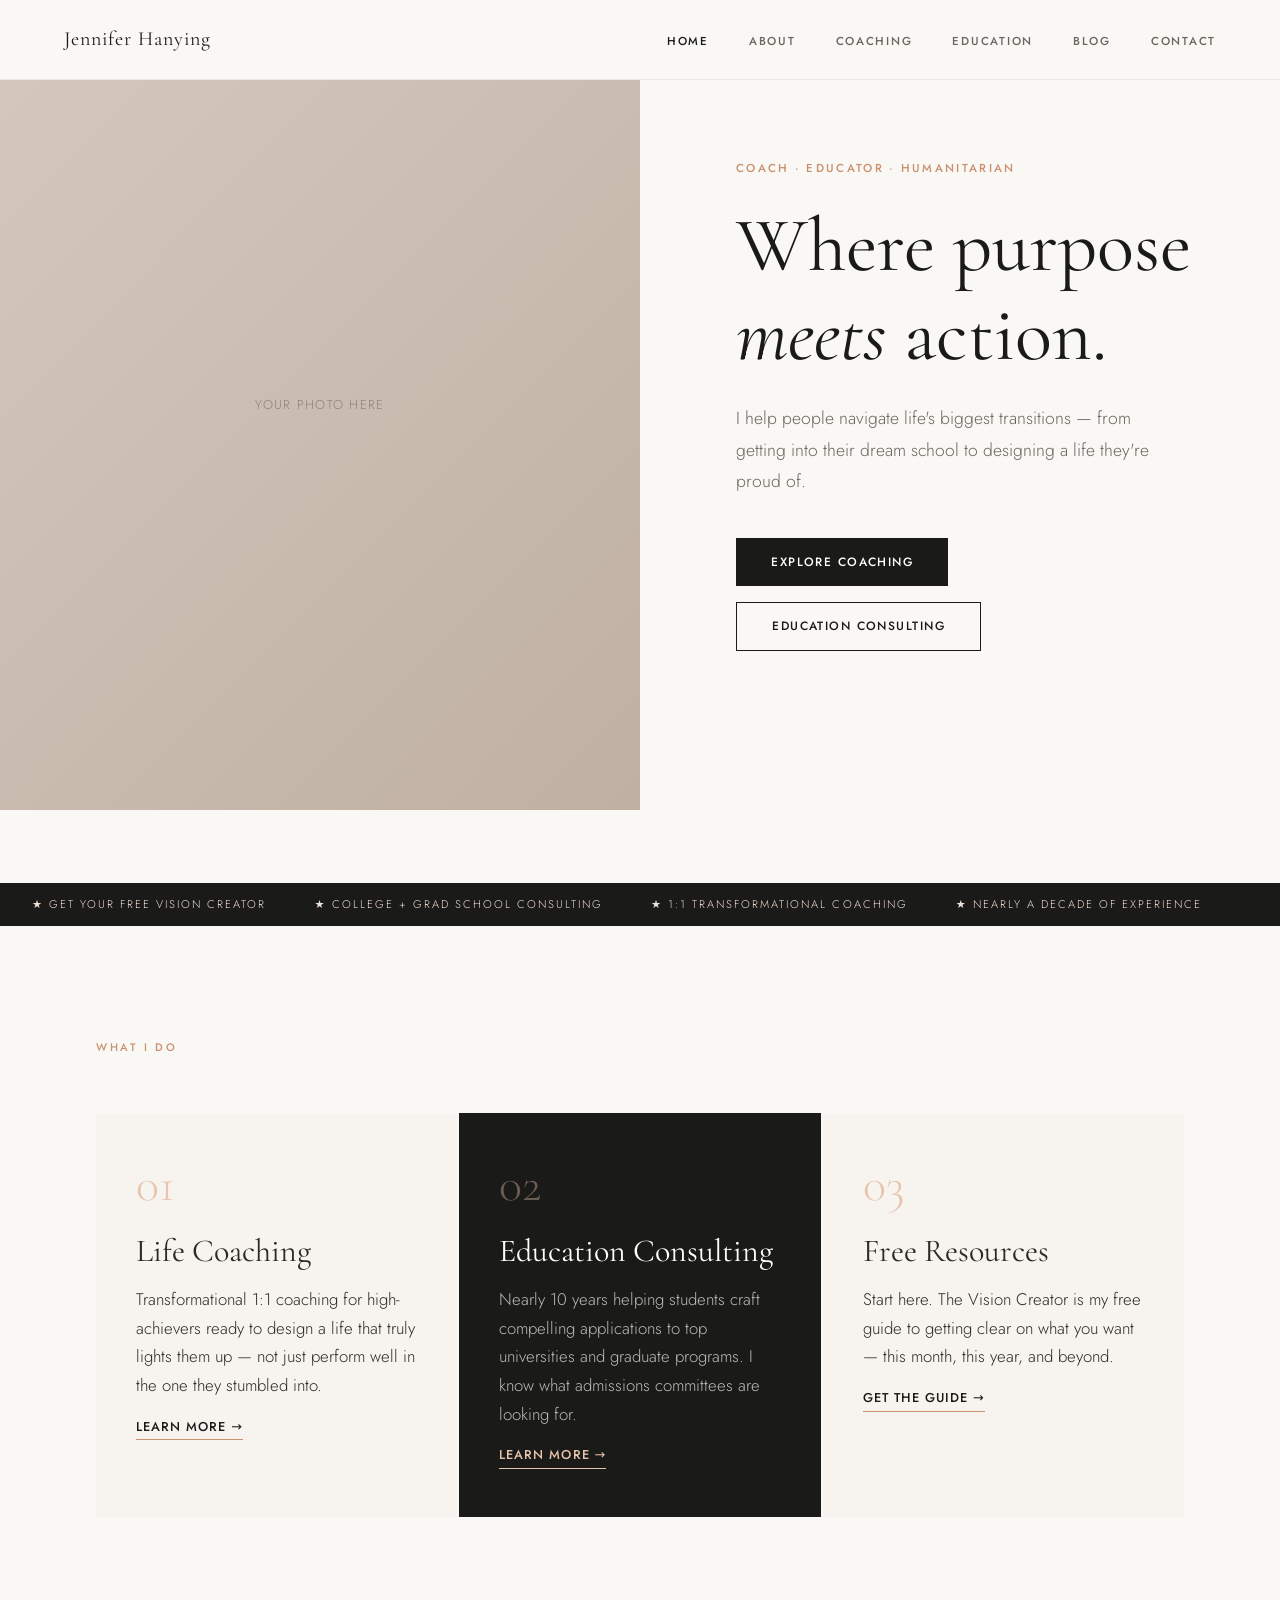
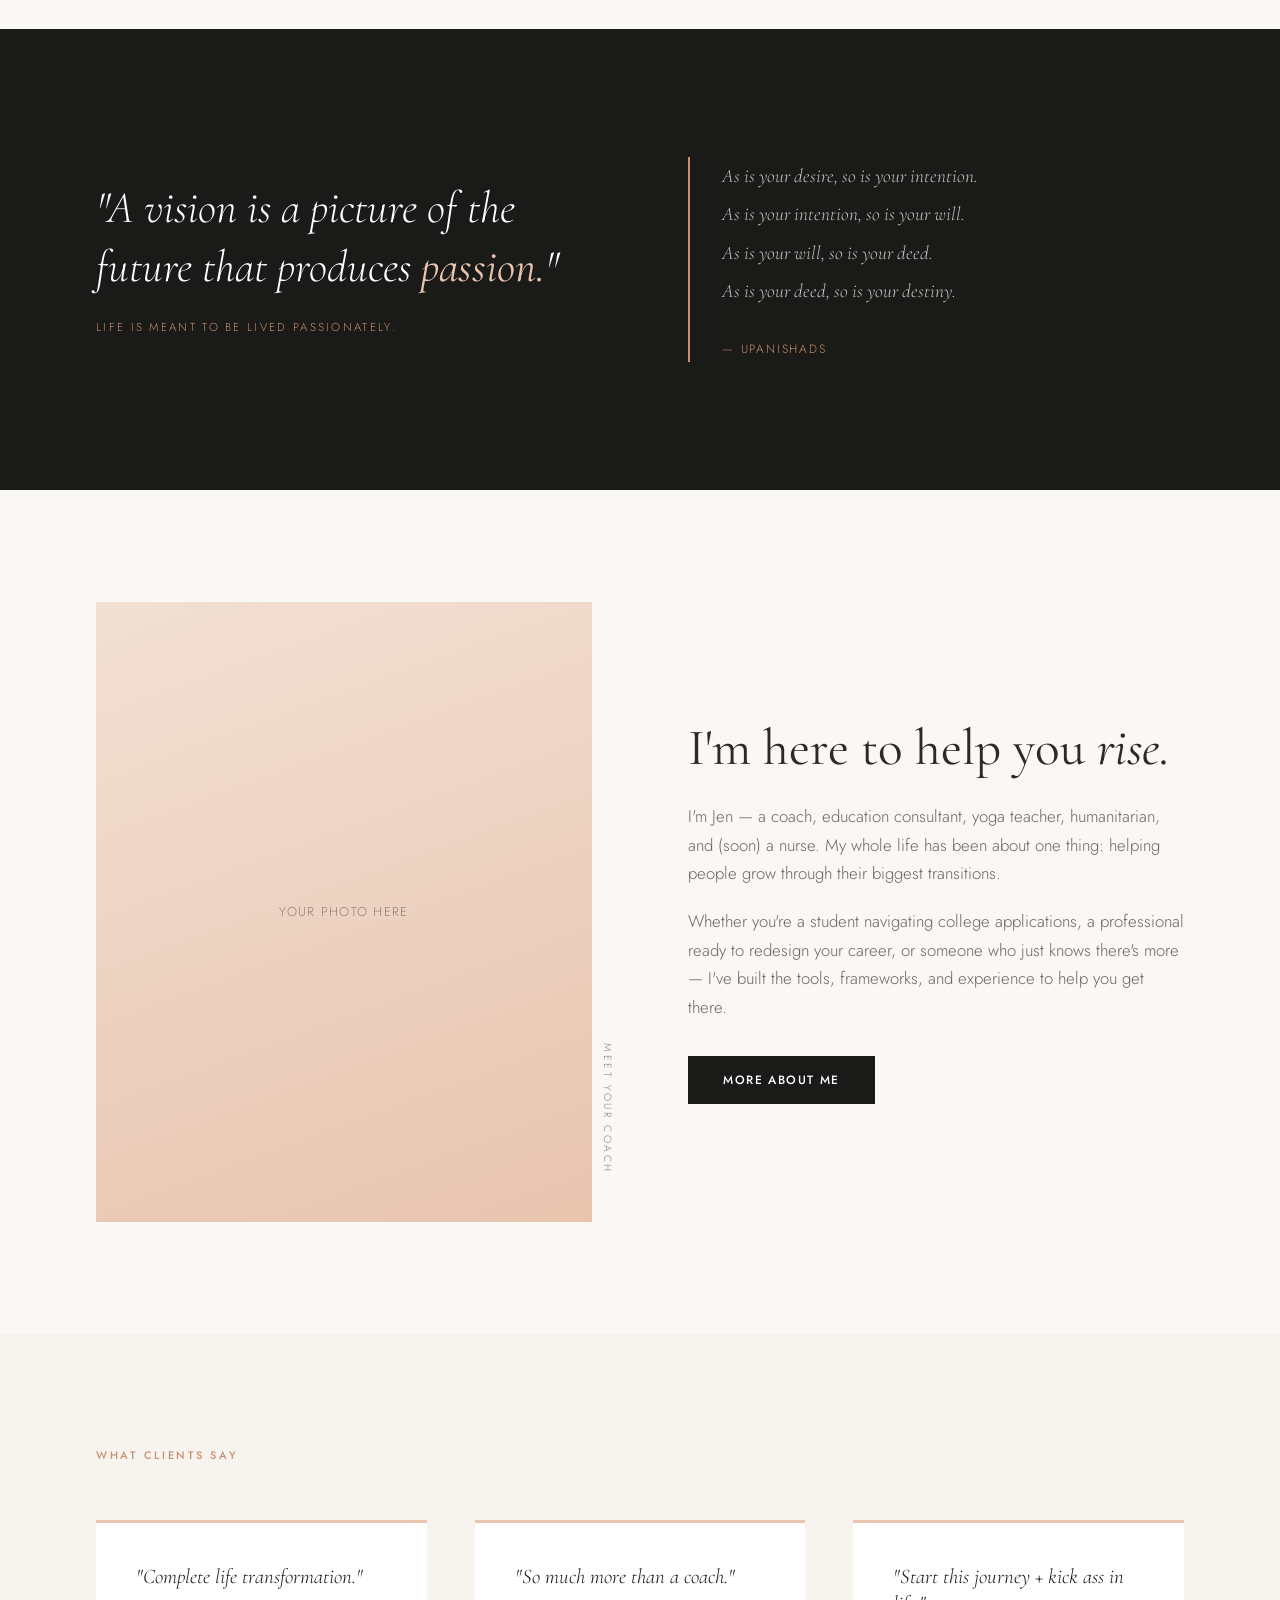
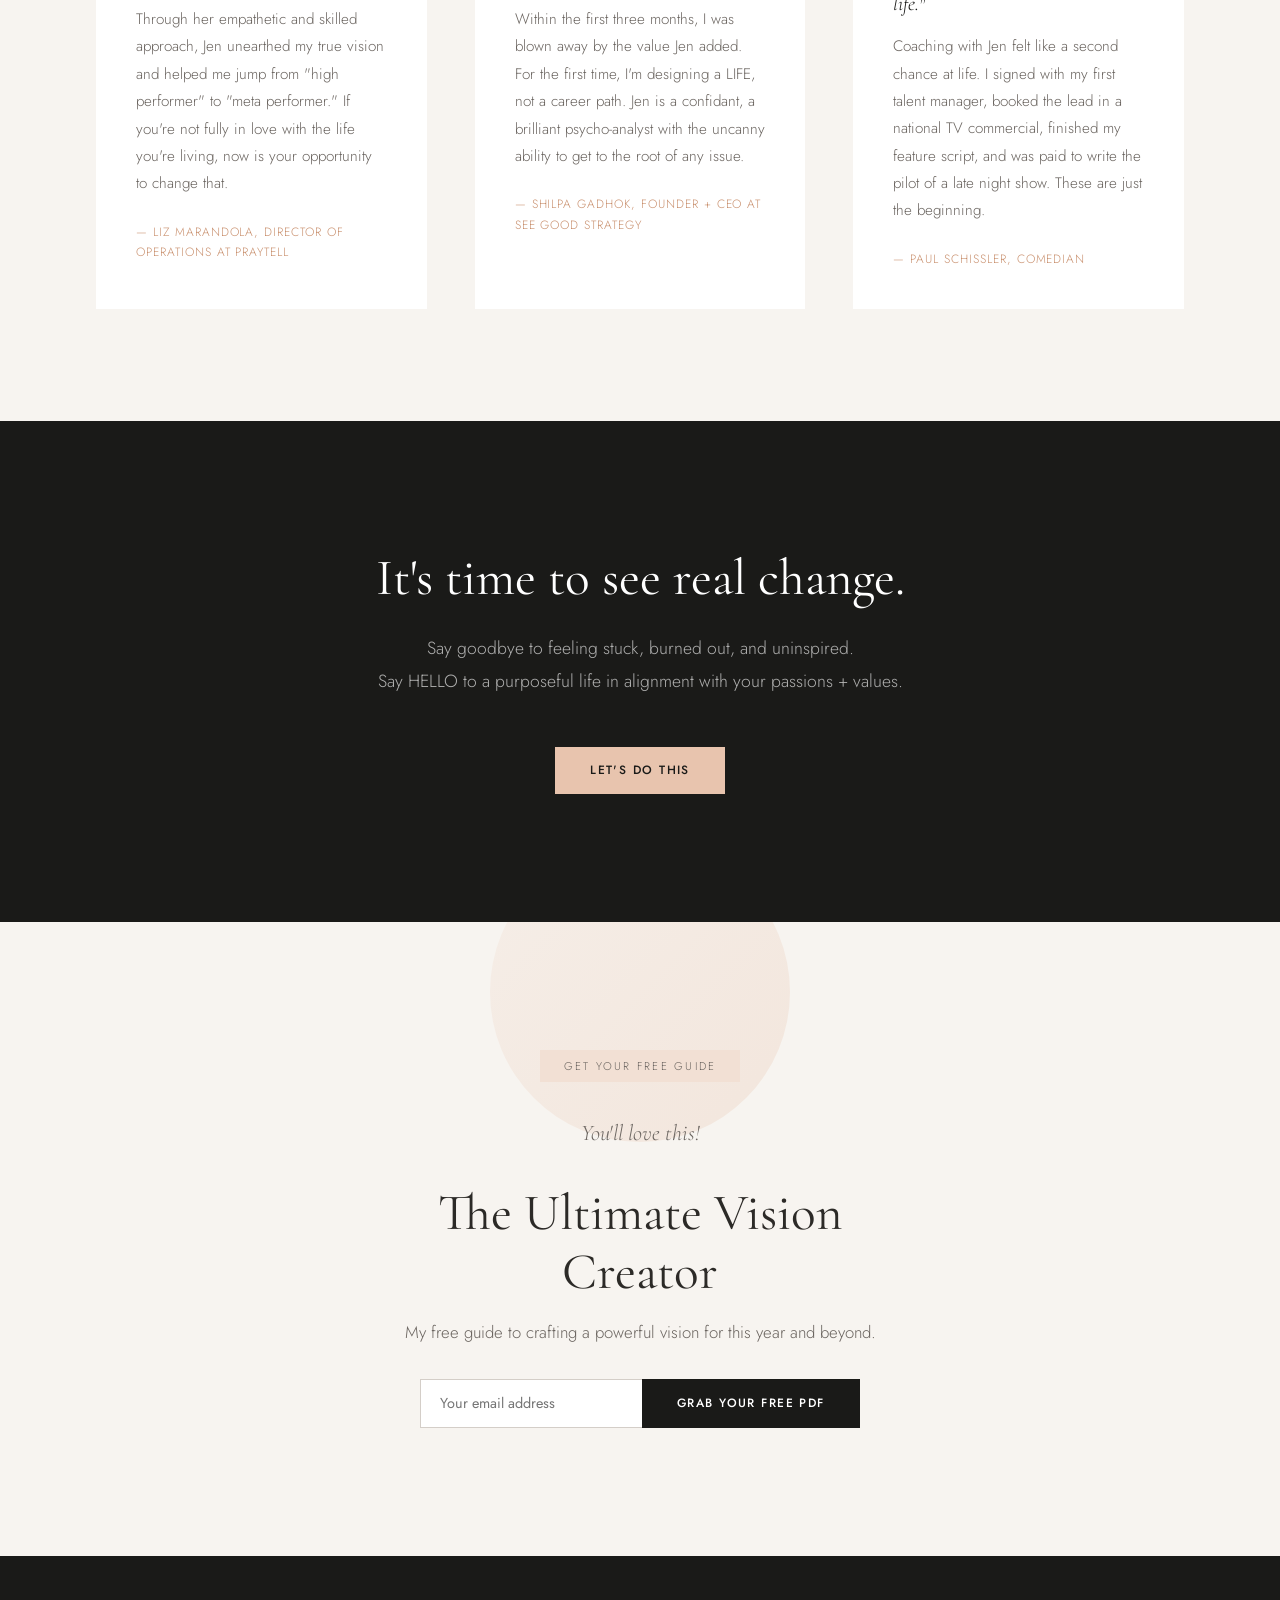
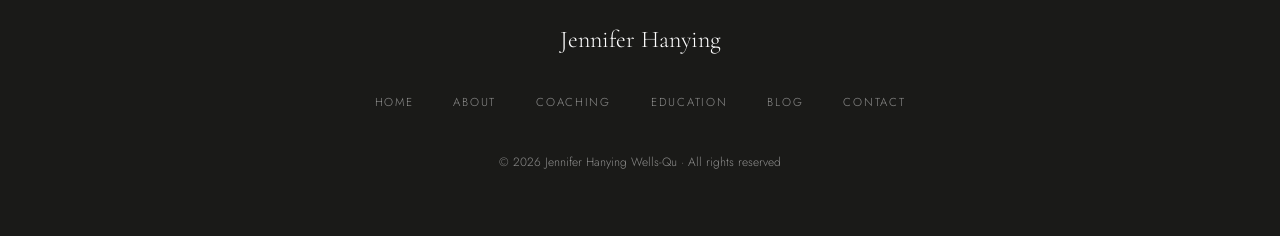
==== index.html @ 652f0cd4 "Add files via upload" ====
<!DOCTYPE html>
<html lang="en">
<head>
  <meta charset="UTF-8">
  <meta name="viewport" content="width=device-width, initial-scale=1.0">
  <title>Jennifer Hanying | Coach · Educator · Humanitarian</title>
  <link rel="preconnect" href="https://fonts.googleapis.com">
  <link href="https://fonts.googleapis.com/css2?family=Cormorant+Garamond:ital,wght@0,300;0,400;0,500;1,300;1,400&family=Jost:wght@300;400;500&display=swap" rel="stylesheet">
  <link rel="stylesheet" href="style.css">
</head>
<body>

  <!-- NAV -->
  <nav class="nav">
    <a href="index.html" class="nav-logo">Jennifer Hanying</a>
    <ul class="nav-links">
      <li><a href="index.html" class="active">Home</a></li>
      <li><a href="about.html">About</a></li>
      <li><a href="coaching.html">Coaching</a></li>
      <li><a href="education.html">Education</a></li>
      <li><a href="blog.html">Blog</a></li>
      <li><a href="contact.html">Contact</a></li>
    </ul>
    <button class="nav-toggle" aria-label="menu">&#9776;</button>
  </nav>

  <!-- HERO -->
  <section class="hero">
    <div class="hero-image-block">
      <div class="hero-img-placeholder">
        <span>Your photo here</span>
      </div>
    </div>
    <div class="hero-content">
      <p class="hero-eyebrow">Coach · Educator · Humanitarian</p>
      <h1 class="hero-headline">Where purpose<br><em>meets</em> action.</h1>
      <p class="hero-sub">I help people navigate life's biggest transitions — from getting into their dream school to designing a life they're proud of.</p>
      <div class="hero-ctas">
        <a href="coaching.html" class="btn btn-dark">Explore Coaching</a>
        <a href="education.html" class="btn btn-outline">Education Consulting</a>
      </div>
    </div>
  </section>

  <!-- BANNER -->
  <div class="banner">
    <span>★ GET YOUR FREE VISION CREATOR</span>
    <span>★ COLLEGE + GRAD SCHOOL CONSULTING</span>
    <span>★ 1:1 TRANSFORMATIONAL COACHING</span>
    <span>★ NEARLY A DECADE OF EXPERIENCE</span>
  </div>

  <!-- WHAT I DO -->
  <section class="section what-i-do">
    <div class="section-label">What I Do</div>
    <div class="what-grid">
      <div class="what-card">
        <span class="what-num">01</span>
        <h3>Life Coaching</h3>
        <p>Transformational 1:1 coaching for high-achievers ready to design a life that truly lights them up — not just perform well in the one they stumbled into.</p>
        <a href="coaching.html" class="link-arrow">Learn more →</a>
      </div>
      <div class="what-card what-card--accent">
        <span class="what-num">02</span>
        <h3>Education Consulting</h3>
        <p>Nearly 10 years helping students craft compelling applications to top universities and graduate programs. I know what admissions committees are looking for.</p>
        <a href="education.html" class="link-arrow">Learn more →</a>
      </div>
      <div class="what-card">
        <span class="what-num">03</span>
        <h3>Free Resources</h3>
        <p>Start here. The Vision Creator is my free guide to getting clear on what you want — this month, this year, and beyond.</p>
        <a href="#vision" class="link-arrow">Get the guide →</a>
      </div>
    </div>
  </section>

  <!-- QUOTE SECTION -->
  <section class="quote-section">
    <div class="quote-inner">
      <blockquote>
        <p>"A vision is a picture of the future that produces <strong>passion.</strong>"</p>
        <cite>Life is meant to be lived passionately.</cite>
      </blockquote>
      <div class="upanishad">
        <p>As is your desire, so is your intention.<br>
        As is your intention, so is your will.<br>
        As is your will, so is your deed.<br>
        As is your deed, so is your destiny.</p>
        <span>— Upanishads</span>
      </div>
    </div>
  </section>

  <!-- MEET JEN -->
  <section class="section meet">
    <div class="meet-img">
      <div class="meet-img-placeholder"><span>Your photo here</span></div>
      <div class="meet-tag">Meet Your Coach</div>
    </div>
    <div class="meet-content">
      <h2>I'm here to help you <em>rise.</em></h2>
      <p>I'm Jen — a coach, education consultant, yoga teacher, humanitarian, and (soon) a nurse. My whole life has been about one thing: helping people grow through their biggest transitions.</p>
      <p>Whether you're a student navigating college applications, a professional ready to redesign your career, or someone who just knows there's more — I've built the tools, frameworks, and experience to help you get there.</p>
      <a href="about.html" class="btn btn-dark">More About Me</a>
    </div>
  </section>

  <!-- TESTIMONIALS -->
  <section class="section testimonials">
    <div class="section-label">What Clients Say</div>
    <div class="testimonial-grid">
      <div class="testimonial">
        <p class="t-quote">"Complete life transformation."</p>
        <p class="t-body">Through her empathetic and skilled approach, Jen unearthed my true vision and helped me jump from "high performer" to "meta performer." If you're not fully in love with the life you're living, now is your opportunity to change that.</p>
        <p class="t-attr">— Liz Marandola, Director of Operations at Praytell</p>
      </div>
      <div class="testimonial">
        <p class="t-quote">"So much more than a coach."</p>
        <p class="t-body">Within the first three months, I was blown away by the value Jen added. For the first time, I'm designing a LIFE, not a career path. Jen is a confidant, a brilliant psycho-analyst with the uncanny ability to get to the root of any issue.</p>
        <p class="t-attr">— Shilpa Gadhok, Founder + CEO at See Good Strategy</p>
      </div>
      <div class="testimonial">
        <p class="t-quote">"Start this journey + kick ass in life."</p>
        <p class="t-body">Coaching with Jen felt like a second chance at life. I signed with my first talent manager, booked the lead in a national TV commercial, finished my feature script, and was paid to write the pilot of a late night show. These are just the beginning.</p>
        <p class="t-attr">— Paul Schissler, Comedian</p>
      </div>
    </div>
  </section>

  <!-- CTA DARK -->
  <section class="cta-dark">
    <h2>It's time to see real change.</h2>
    <p>Say goodbye to feeling stuck, burned out, and uninspired.<br>Say HELLO to a purposeful life in alignment with your passions + values.</p>
    <a href="contact.html" class="btn btn-blush">Let's Do This</a>
  </section>

  <!-- VISION CREATOR -->
  <section class="vision-section" id="vision">
    <div class="vision-inner">
      <p class="vision-eyebrow">Get Your Free Guide</p>
      <p class="vision-script">You'll love this!</p>
      <h2>The Ultimate Vision Creator</h2>
      <p>My free guide to crafting a powerful vision for this year and beyond.</p>
      <form class="vision-form">
        <input type="email" placeholder="Your email address">
        <button type="submit" class="btn btn-dark">Grab Your Free PDF</button>
      </form>
    </div>
  </section>

  <!-- FOOTER -->
  <footer class="footer">
    <div class="footer-inner">
      <p class="footer-logo">Jennifer Hanying</p>
      <nav class="footer-nav">
        <a href="index.html">Home</a>
        <a href="about.html">About</a>
        <a href="coaching.html">Coaching</a>
        <a href="education.html">Education</a>
        <a href="blog.html">Blog</a>
        <a href="contact.html">Contact</a>
      </nav>
      <p class="footer-copy">© 2026 Jennifer Hanying Wells-Qu · All rights reserved</p>
    </div>
  </footer>

  <script src="main.js"></script>
</body>
</html>
---- style.css ----
/* ============================================================
   JENNIFER HANYING — Global Stylesheet
   Aesthetic: Editorial luxury meets warm humanity
   Fonts: Cormorant Garamond (display) + Jost (body)
   ============================================================ */

:root {
  --black: #1a1a18;
  --off-white: #f7f4f0;
  --warm-white: #faf8f5;
  --blush: #e8c4ae;
  --blush-light: #f2e0d4;
  --blush-deep: #c9906e;
  --stone: #8a8278;
  --text: #2c2a27;
  --text-light: #6b6560;
  --serif: 'Cormorant Garamond', Georgia, serif;
  --sans: 'Jost', system-ui, sans-serif;
}

*, *::before, *::after { box-sizing: border-box; margin: 0; padding: 0; }

html { scroll-behavior: smooth; }

body {
  font-family: var(--sans);
  font-weight: 300;
  color: var(--text);
  background: var(--warm-white);
  line-height: 1.7;
  overflow-x: hidden;
}

img { max-width: 100%; display: block; }

/* ============================================================ TYPOGRAPHY */
h1, h2, h3 { font-family: var(--serif); font-weight: 400; line-height: 1.15; }
h1 { font-size: clamp(3rem, 6vw, 5.5rem); }
h2 { font-size: clamp(2rem, 4vw, 3.5rem); }
h3 { font-size: clamp(1.4rem, 2.5vw, 2rem); }
em { font-style: italic; }
p { font-size: 1.05rem; }

/* ============================================================ BUTTONS */
.btn {
  display: inline-block;
  padding: 0.85rem 2.2rem;
  font-family: var(--sans);
  font-size: 0.75rem;
  font-weight: 500;
  letter-spacing: 0.12em;
  text-transform: uppercase;
  text-decoration: none;
  cursor: pointer;
  border: none;
  transition: all 0.25s ease;
}
.btn-dark { background: var(--black); color: #fff; }
.btn-dark:hover { background: #333; }
.btn-outline { background: transparent; color: var(--black); border: 1.5px solid var(--black); }
.btn-outline:hover { background: var(--black); color: #fff; }
.btn-blush { background: var(--blush); color: var(--black); }
.btn-blush:hover { background: var(--blush-deep); color: #fff; }

.link-arrow {
  display: inline-block;
  margin-top: 1rem;
  font-size: 0.8rem;
  font-weight: 500;
  letter-spacing: 0.08em;
  text-transform: uppercase;
  text-decoration: none;
  color: var(--black);
  border-bottom: 1px solid var(--blush-deep);
  padding-bottom: 2px;
  transition: border-color 0.2s;
}
.link-arrow:hover { border-color: var(--black); }

/* ============================================================ NAV */
.nav {
  position: fixed;
  top: 0; left: 0; right: 0;
  z-index: 100;
  display: flex;
  align-items: center;
  justify-content: space-between;
  padding: 1.4rem 4rem;
  background: var(--warm-white);
  border-bottom: 1px solid rgba(0,0,0,0.07);
  transition: all 0.3s ease;
}
.nav.scrolled { padding: 0.9rem 4rem; box-shadow: 0 2px 20px rgba(0,0,0,0.06); }

.nav-logo {
  font-family: var(--serif);
  font-size: 1.25rem;
  font-weight: 400;
  letter-spacing: 0.05em;
  text-decoration: none;
  color: var(--black);
}

.nav-links {
  display: flex;
  gap: 2.5rem;
  list-style: none;
}
.nav-links a {
  font-size: 0.72rem;
  font-weight: 500;
  letter-spacing: 0.15em;
  text-transform: uppercase;
  text-decoration: none;
  color: var(--text-light);
  transition: color 0.2s;
}
.nav-links a:hover,
.nav-links a.active { color: var(--black); }

.nav-toggle { display: none; background: none; border: none; font-size: 1.4rem; cursor: pointer; }

/* ============================================================ BANNER */
.banner {
  background: var(--black);
  color: var(--blush-light);
  display: flex;
  gap: 3rem;
  padding: 0.75rem 2rem;
  overflow: hidden;
  font-size: 0.7rem;
  letter-spacing: 0.18em;
  text-transform: uppercase;
  margin-top: 73px;
  white-space: nowrap;
}

/* ============================================================ HERO */
.hero {
  display: grid;
  grid-template-columns: 1fr 1fr;
  min-height: 90vh;
  align-items: center;
}

.hero-image-block {
  height: 90vh;
  background: #e8e2da;
  position: relative;
  overflow: hidden;
}

.hero-img-placeholder {
  width: 100%;
  height: 100%;
  display: flex;
  align-items: center;
  justify-content: center;
  background: linear-gradient(135deg, #d4c8bc 0%, #c0b0a4 100%);
  color: var(--stone);
  font-size: 0.8rem;
  letter-spacing: 0.1em;
  text-transform: uppercase;
}

.hero-content {
  padding: 5rem 5rem 5rem 6rem;
}

.hero-eyebrow {
  font-size: 0.72rem;
  font-weight: 500;
  letter-spacing: 0.2em;
  text-transform: uppercase;
  color: var(--blush-deep);
  margin-bottom: 1.5rem;
}

.hero-headline {
  margin-bottom: 1.5rem;
  color: var(--black);
}

.hero-sub {
  font-size: 1.1rem;
  color: var(--text-light);
  max-width: 440px;
  margin-bottom: 2.5rem;
  line-height: 1.8;
}

.hero-ctas { display: flex; gap: 1rem; flex-wrap: wrap; }

/* ============================================================ SECTIONS */
.section {
  padding: 7rem 6rem;
  position: relative;
}

.section-label {
  font-size: 0.68rem;
  font-weight: 500;
  letter-spacing: 0.25em;
  text-transform: uppercase;
  color: var(--blush-deep);
  margin-bottom: 3.5rem;
}

/* ============================================================ WHAT I DO */
.what-i-do { background: var(--warm-white); }

.what-grid {
  display: grid;
  grid-template-columns: repeat(3, 1fr);
  gap: 2px;
}

.what-card {
  padding: 3rem 2.5rem;
  background: var(--off-white);
  position: relative;
}

.what-card--accent { background: var(--black); color: var(--off-white); }
.what-card--accent h3 { color: #fff; }
.what-card--accent p { color: rgba(255,255,255,0.7); }
.what-card--accent .link-arrow { color: var(--blush); border-bottom-color: var(--blush); }

.what-num {
  display: block;
  font-family: var(--serif);
  font-size: 3rem;
  font-weight: 300;
  color: var(--blush);
  margin-bottom: 1.5rem;
  line-height: 1;
}
.what-card--accent .what-num { color: rgba(232,196,174,0.4); }

.what-card h3 { margin-bottom: 1rem; }

/* ============================================================ QUOTE */
.quote-section {
  background: var(--black);
  color: var(--off-white);
  padding: 8rem 6rem;
}

.quote-inner {
  display: grid;
  grid-template-columns: 1fr 1fr;
  gap: 6rem;
  align-items: center;
  max-width: 1100px;
  margin: 0 auto;
}

blockquote p {
  font-family: var(--serif);
  font-size: clamp(1.8rem, 3.5vw, 3rem);
  font-weight: 300;
  font-style: italic;
  line-height: 1.3;
  color: #fff;
  margin-bottom: 1rem;
}

blockquote strong { color: var(--blush); font-weight: 400; }

blockquote cite {
  font-size: 0.72rem;
  letter-spacing: 0.2em;
  text-transform: uppercase;
  color: var(--blush-deep);
  font-style: normal;
}

.upanishad {
  border-left: 2px solid var(--blush-deep);
  padding-left: 2rem;
}

.upanishad p {
  font-family: var(--serif);
  font-size: 1.2rem;
  font-style: italic;
  color: rgba(255,255,255,0.75);
  line-height: 2;
  margin-bottom: 1.5rem;
}

.upanishad span {
  font-size: 0.75rem;
  letter-spacing: 0.15em;
  text-transform: uppercase;
  color: var(--blush-deep);
}

/* ============================================================ MEET JEN */
.meet {
  display: grid;
  grid-template-columns: 1fr 1fr;
  gap: 6rem;
  align-items: center;
  background: var(--warm-white);
}

.meet-img {
  position: relative;
}

.meet-img-placeholder {
  width: 100%;
  aspect-ratio: 4/5;
  background: linear-gradient(160deg, var(--blush-light) 0%, var(--blush) 100%);
  display: flex;
  align-items: center;
  justify-content: center;
  color: var(--stone);
  font-size: 0.8rem;
  letter-spacing: 0.1em;
  text-transform: uppercase;
}

.meet-tag {
  position: absolute;
  right: -1.5rem;
  bottom: 3rem;
  writing-mode: vertical-rl;
  font-size: 0.65rem;
  letter-spacing: 0.25em;
  text-transform: uppercase;
  color: var(--stone);
}

.meet-content h2 { margin-bottom: 1.5rem; }
.meet-content p { color: var(--text-light); margin-bottom: 1.2rem; }
.meet-content .btn { margin-top: 1rem; }

/* ============================================================ TESTIMONIALS */
.testimonials { background: var(--off-white); }

.testimonial-grid {
  display: grid;
  grid-template-columns: repeat(3, 1fr);
  gap: 3rem;
}

.testimonial {
  padding: 2.5rem;
  background: #fff;
  border-top: 3px solid var(--blush);
}

.t-quote {
  font-family: var(--serif);
  font-size: 1.3rem;
  font-style: italic;
  color: var(--black);
  margin-bottom: 1rem;
  line-height: 1.3;
}

.t-body {
  font-size: 0.95rem;
  color: var(--text-light);
  margin-bottom: 1.5rem;
  line-height: 1.8;
}

.t-attr {
  font-size: 0.75rem;
  letter-spacing: 0.08em;
  text-transform: uppercase;
  color: var(--blush-deep);
}

/* ============================================================ CTA DARK */
.cta-dark {
  background: var(--black);
  color: #fff;
  text-align: center;
  padding: 8rem 4rem;
}

.cta-dark h2 {
  color: #fff;
  margin-bottom: 1.5rem;
}

.cta-dark p {
  color: rgba(255,255,255,0.65);
  margin-bottom: 3rem;
  font-size: 1.1rem;
  line-height: 1.9;
}

/* ============================================================ VISION */
.vision-section {
  background: var(--off-white);
  padding: 8rem 4rem;
  text-align: center;
  position: relative;
  overflow: hidden;
}

.vision-section::before {
  content: '';
  position: absolute;
  top: -80px; left: 50%; transform: translateX(-50%);
  width: 300px; height: 300px;
  background: linear-gradient(135deg, var(--blush-light), var(--blush));
  border-radius: 50%;
  opacity: 0.3;
  z-index: 0;
}

.vision-inner { position: relative; z-index: 1; max-width: 520px; margin: 0 auto; }

.vision-eyebrow {
  display: inline-block;
  background: var(--blush-light);
  padding: 0.4rem 1.5rem;
  font-size: 0.7rem;
  letter-spacing: 0.2em;
  text-transform: uppercase;
  color: var(--blush-deep);
  margin-bottom: 1.5rem;
}

.vision-script {
  font-family: var(--serif);
  font-style: italic;
  font-size: 1.4rem;
  color: var(--stone);
  margin-bottom: 0.5rem;
}

.vision-inner h2 { margin-bottom: 1rem; }
.vision-inner > p { color: var(--text-light); margin-bottom: 2rem; }

.vision-form {
  display: flex;
  gap: 0;
  max-width: 440px;
  margin: 0 auto;
}

.vision-form input {
  flex: 1;
  padding: 0.85rem 1.2rem;
  border: 1.5px solid #d4cec8;
  border-right: none;
  font-family: var(--sans);
  font-size: 0.9rem;
  background: #fff;
  outline: none;
}

.vision-form input:focus { border-color: var(--blush-deep); }
.vision-form .btn { border-radius: 0; white-space: nowrap; }

/* ============================================================ FOOTER */
.footer {
  background: var(--black);
  color: rgba(255,255,255,0.5);
  padding: 4rem 6rem;
}

.footer-inner { max-width: 1200px; margin: 0 auto; text-align: center; }

.footer-logo {
  font-family: var(--serif);
  font-size: 1.5rem;
  color: #fff;
  margin-bottom: 2rem;
}

.footer-nav {
  display: flex;
  justify-content: center;
  gap: 2.5rem;
  flex-wrap: wrap;
  margin-bottom: 2.5rem;
}

.footer-nav a {
  font-size: 0.72rem;
  letter-spacing: 0.15em;
  text-transform: uppercase;
  text-decoration: none;
  color: rgba(255,255,255,0.5);
  transition: color 0.2s;
}

.footer-nav a:hover { color: var(--blush); }

.footer-copy { font-size: 0.75rem; }

/* ============================================================ PAGE HERO (inner pages) */
.page-hero {
  padding: 10rem 6rem 5rem;
  background: var(--warm-white);
  margin-top: 73px;
}

.page-hero-eyebrow {
  font-size: 0.72rem;
  font-weight: 500;
  letter-spacing: 0.2em;
  text-transform: uppercase;
  color: var(--blush-deep);
  margin-bottom: 1rem;
}

.page-hero h1 { max-width: 700px; }
.page-hero p { max-width: 580px; color: var(--text-light); font-size: 1.1rem; margin-top: 1.5rem; }

/* ============================================================ MOBILE */
@media (max-width: 900px) {
  .nav { padding: 1.2rem 2rem; }
  .nav-links { display: none; flex-direction: column; position: fixed; top: 73px; left: 0; right: 0; background: var(--warm-white); padding: 2rem; gap: 1.5rem; border-bottom: 1px solid rgba(0,0,0,0.07); z-index: 99; }
  .nav-links.open { display: flex; }
  .nav-toggle { display: block; }

  .hero { grid-template-columns: 1fr; min-height: auto; }
  .hero-image-block { height: 60vw; }
  .hero-content { padding: 3rem 2rem; }

  .section { padding: 4rem 2rem; }
  .what-grid { grid-template-columns: 1fr; gap: 2px; }
  .quote-inner { grid-template-columns: 1fr; gap: 3rem; }
  .meet { grid-template-columns: 1fr; }
  .testimonial-grid { grid-template-columns: 1fr; }
  .footer { padding: 3rem 2rem; }
  .quote-section { padding: 5rem 2rem; }
  .cta-dark { padding: 5rem 2rem; }
  .page-hero { padding: 8rem 2rem 4rem; }

  .vision-form { flex-direction: column; }
  .vision-form input { border-right: 1.5px solid #d4cec8; border-bottom: none; }

  .banner { gap: 1.5rem; font-size: 0.65rem; }
}

/* ============================================================ ANIMATIONS */
@keyframes fadeUp {
  from { opacity: 0; transform: translateY(30px); }
  to { opacity: 1; transform: translateY(0); }
}

.hero-eyebrow { animation: fadeUp 0.6s ease 0.1s both; }
.hero-headline { animation: fadeUp 0.6s ease 0.25s both; }
.hero-sub { animation: fadeUp 0.6s ease 0.4s both; }
.hero-ctas { animation: fadeUp 0.6s ease 0.55s both; }
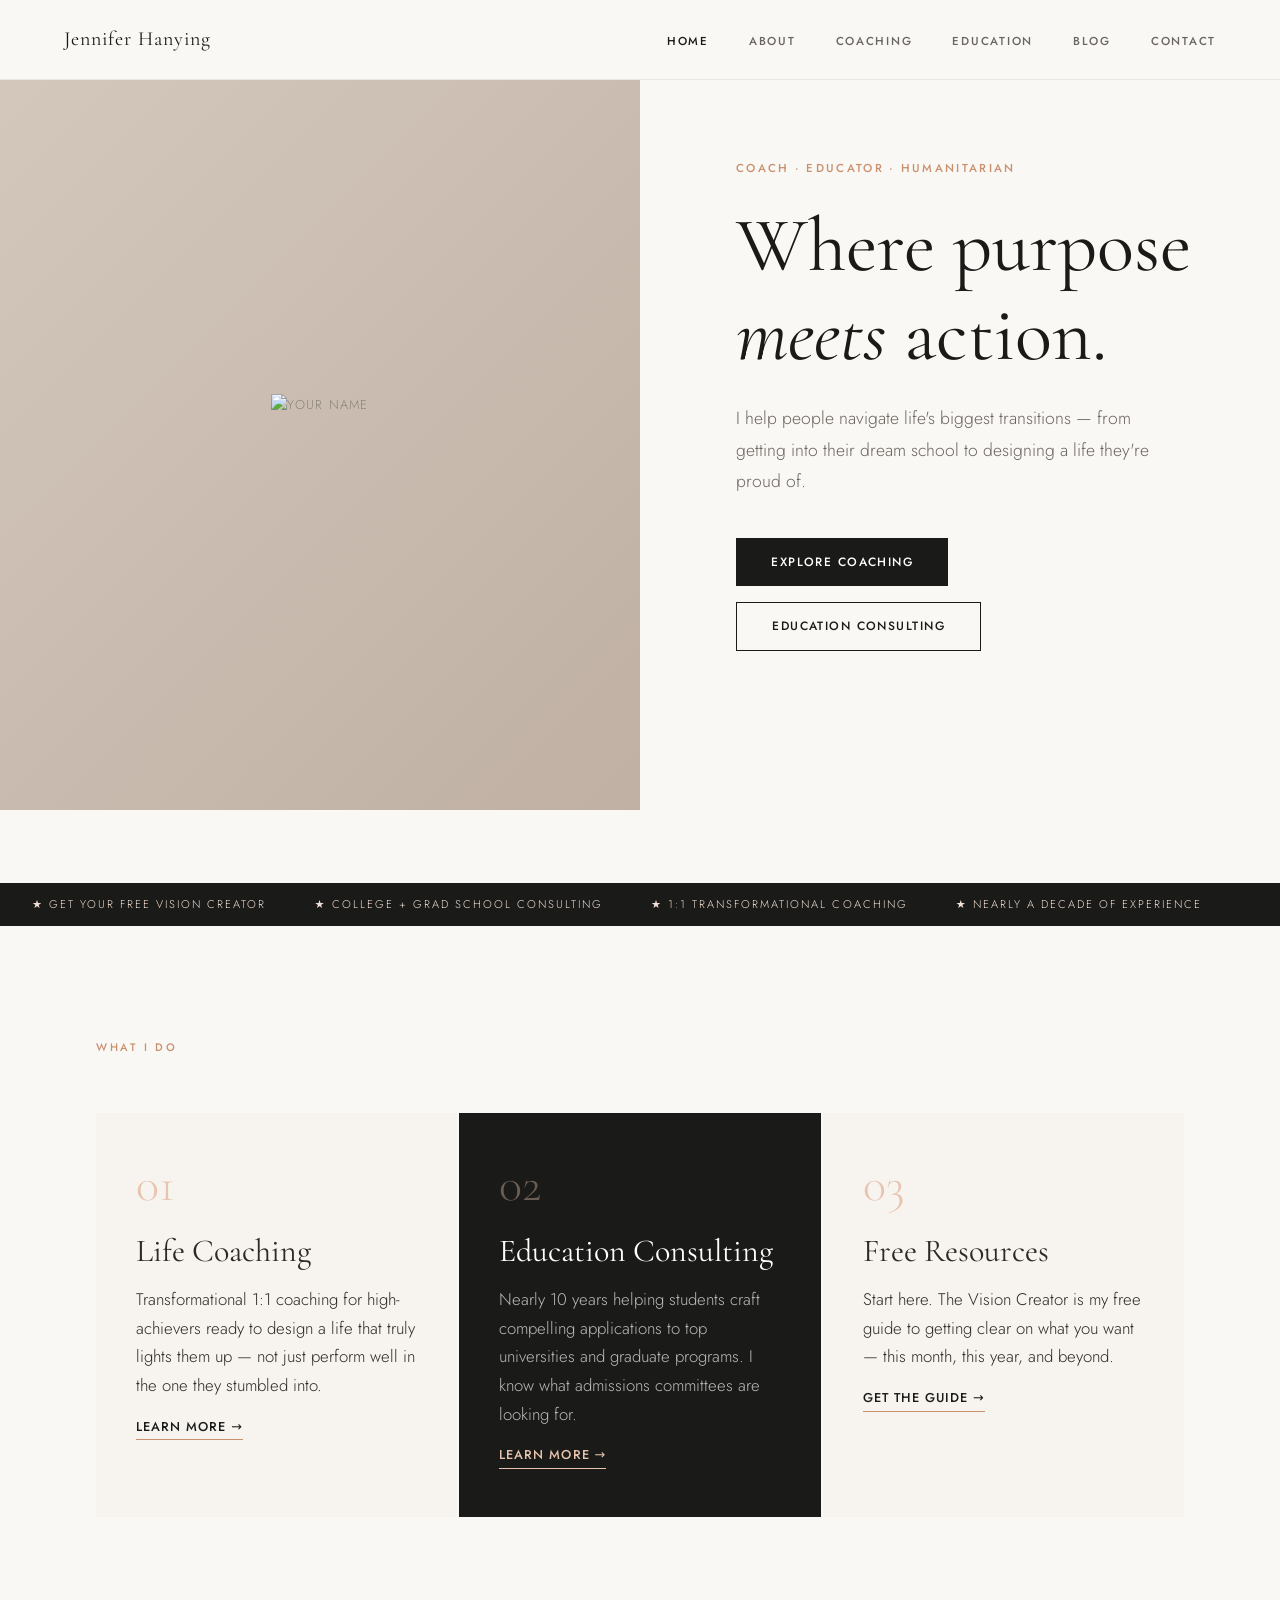
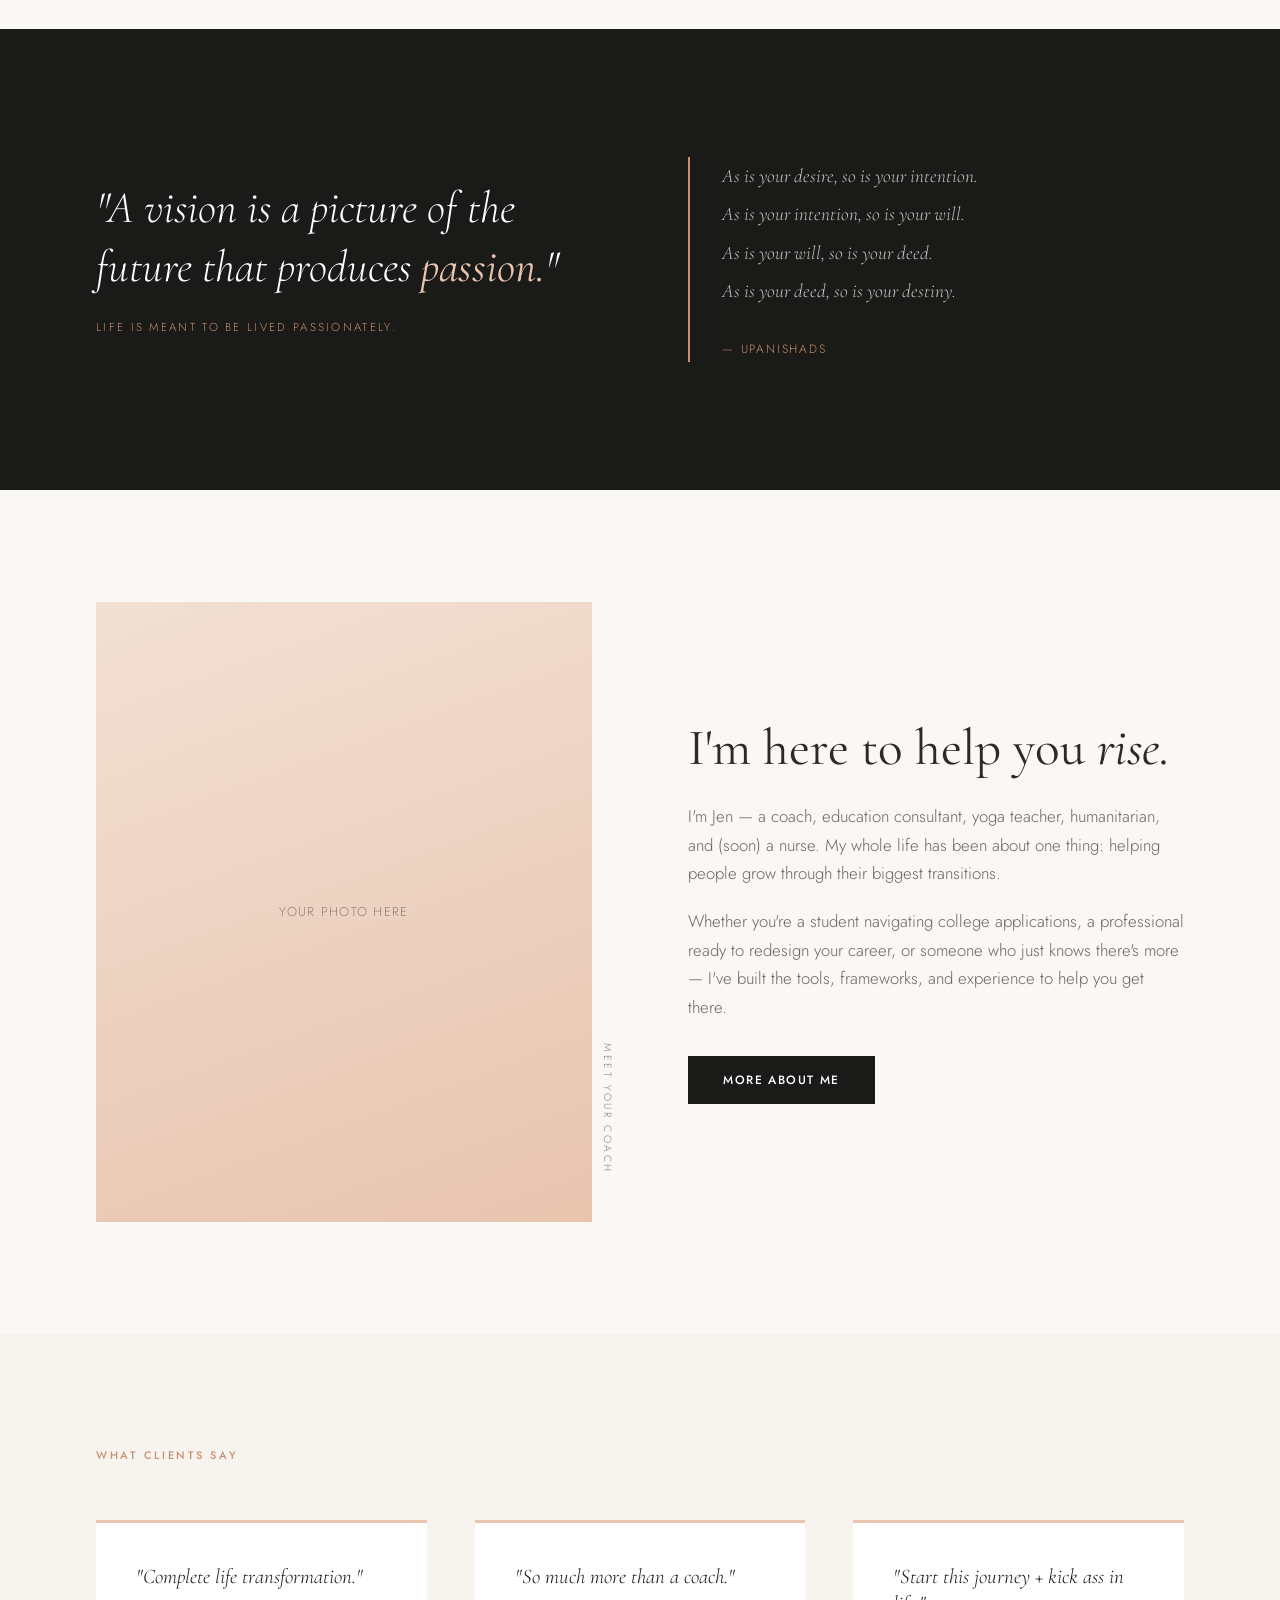
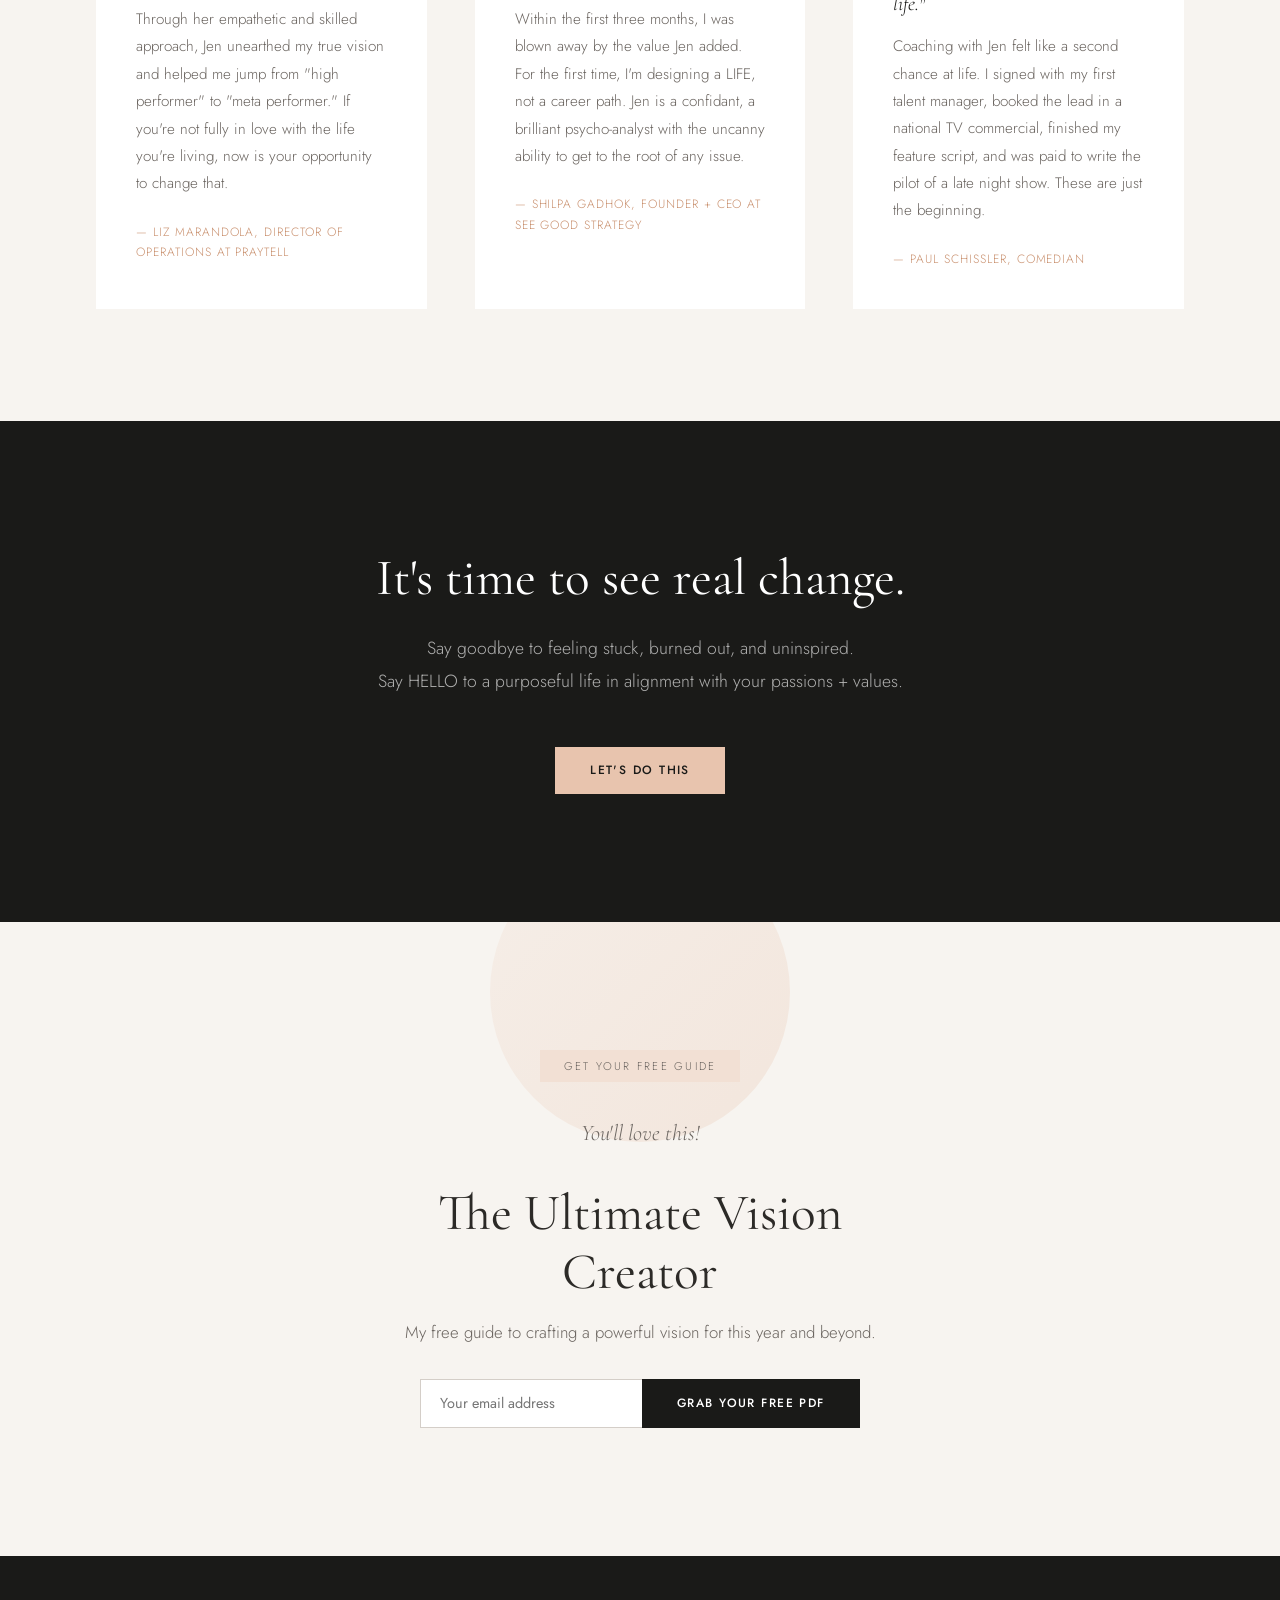
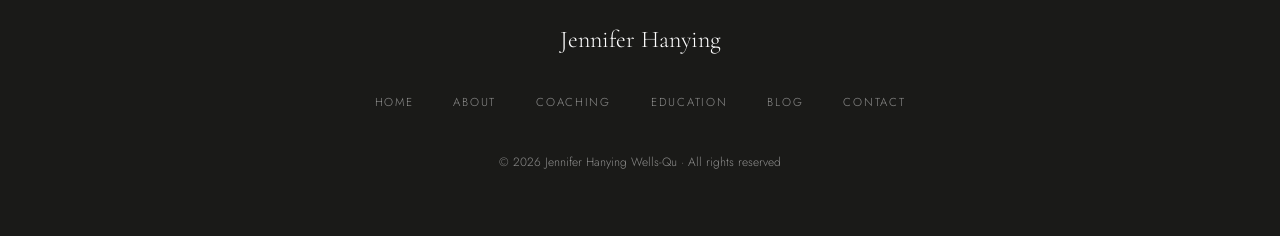
==== commit aaece5fc: "Update index.html" ====
--- a/index.html
+++ b/index.html
@@ -28,7 +28,7 @@
   <section class="hero">
     <div class="hero-image-block">
       <div class="hero-img-placeholder">
-        <span>Your photo here</span>
+        <span><img src="images/profile" alt="Your Name" class="profile-image"></span>
       </div>
     </div>
     <div class="hero-content">
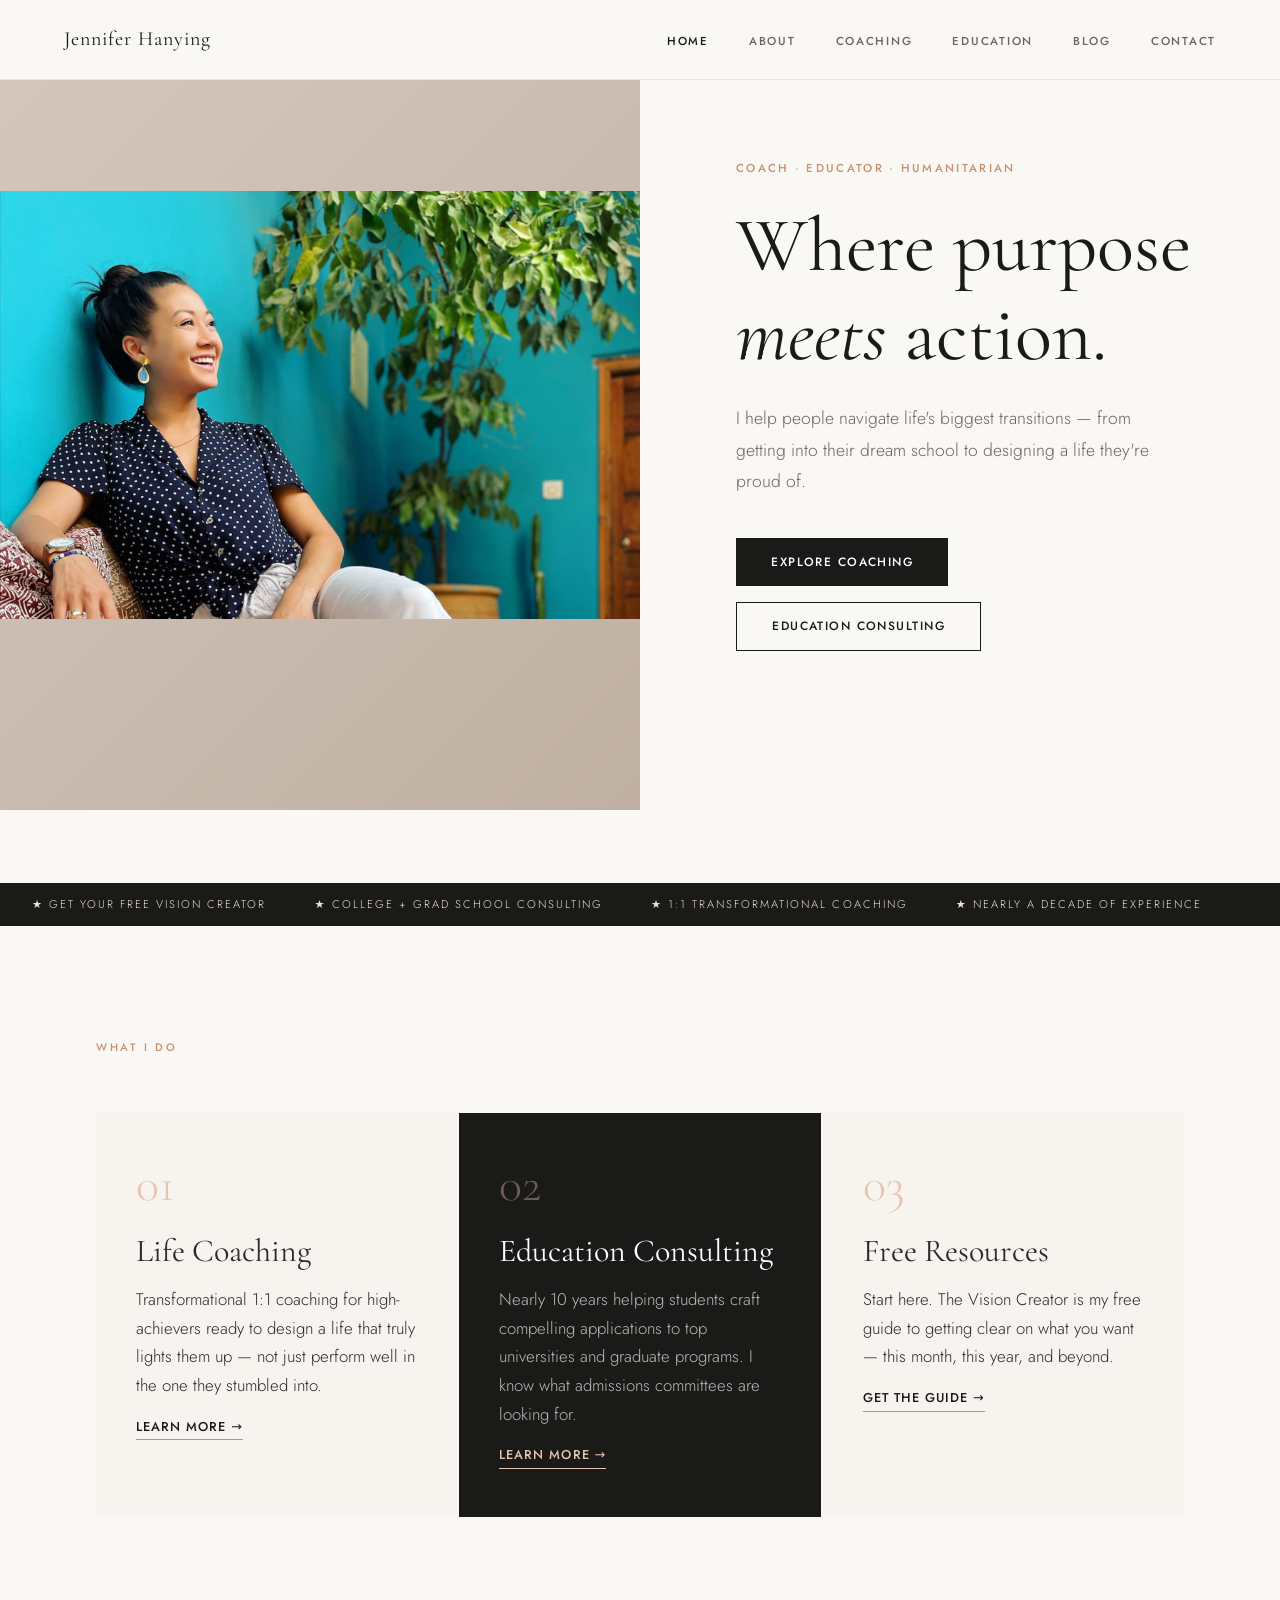
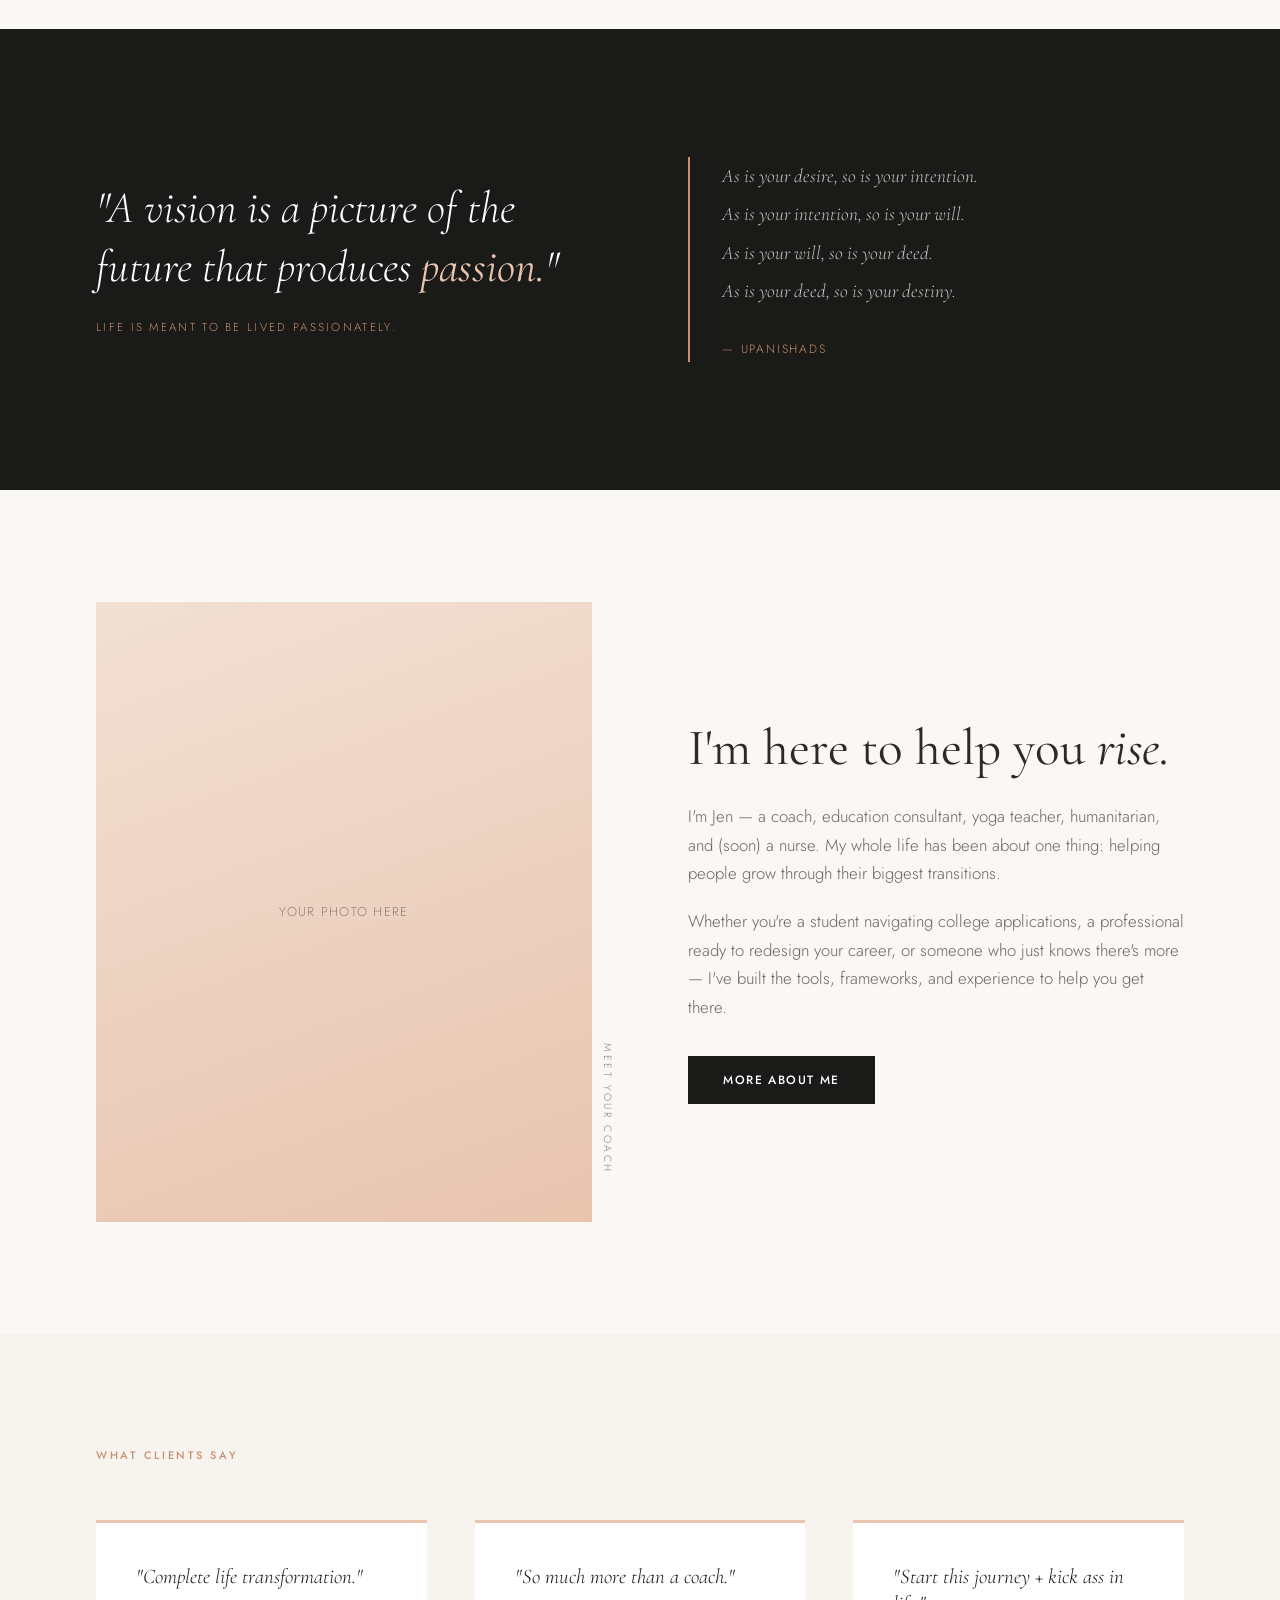
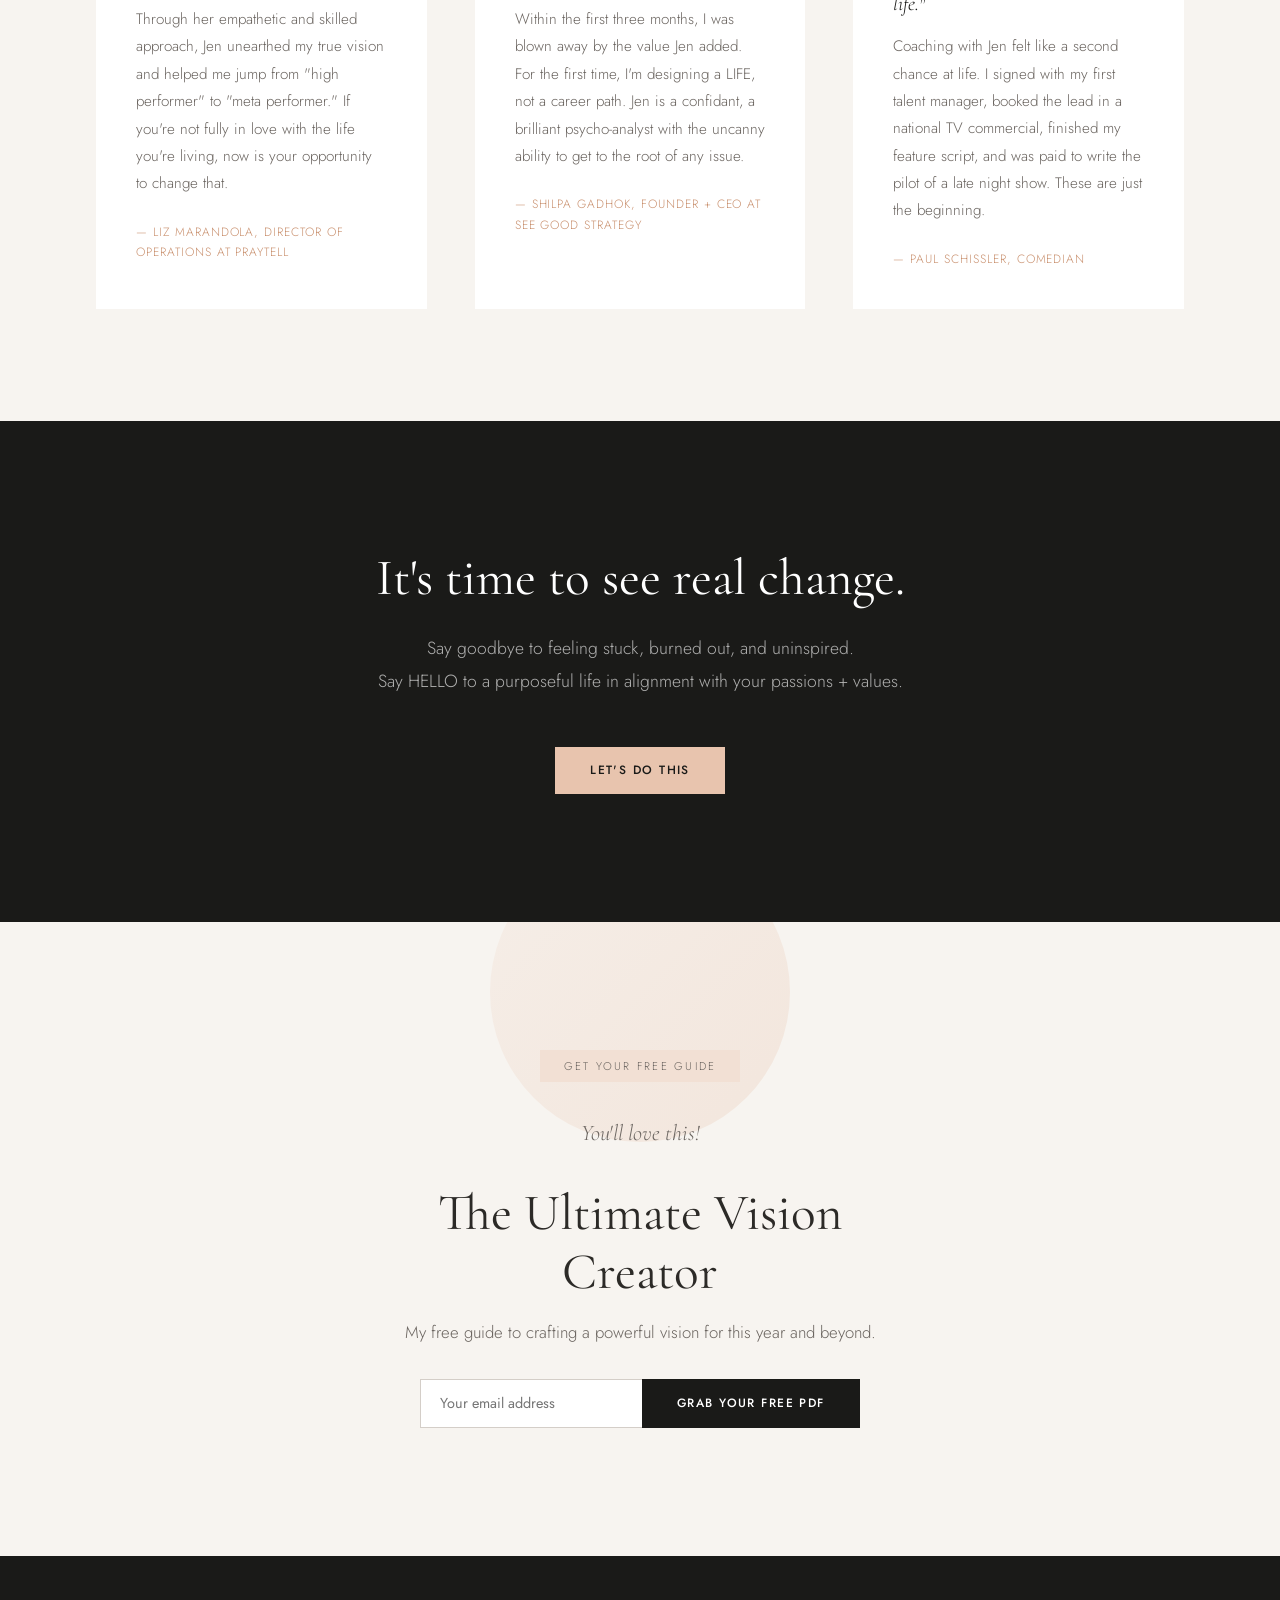
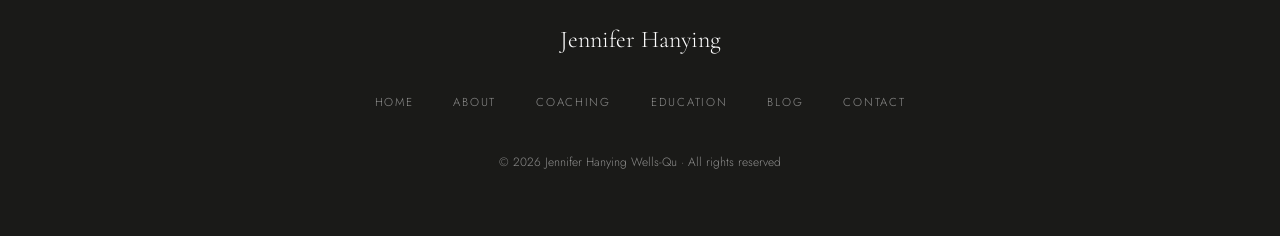
==== commit bf019fc6: "Update index.html" ====
--- a/index.html
+++ b/index.html
@@ -28,7 +28,7 @@
   <section class="hero">
     <div class="hero-image-block">
       <div class="hero-img-placeholder">
-        <span><img src="images/profile" alt="Your Name" class="profile-image"></span>
+        <span><img src="IMG_4529.JPG" alt="Your Name" class="profile-image"></span>
       </div>
     </div>
     <div class="hero-content">
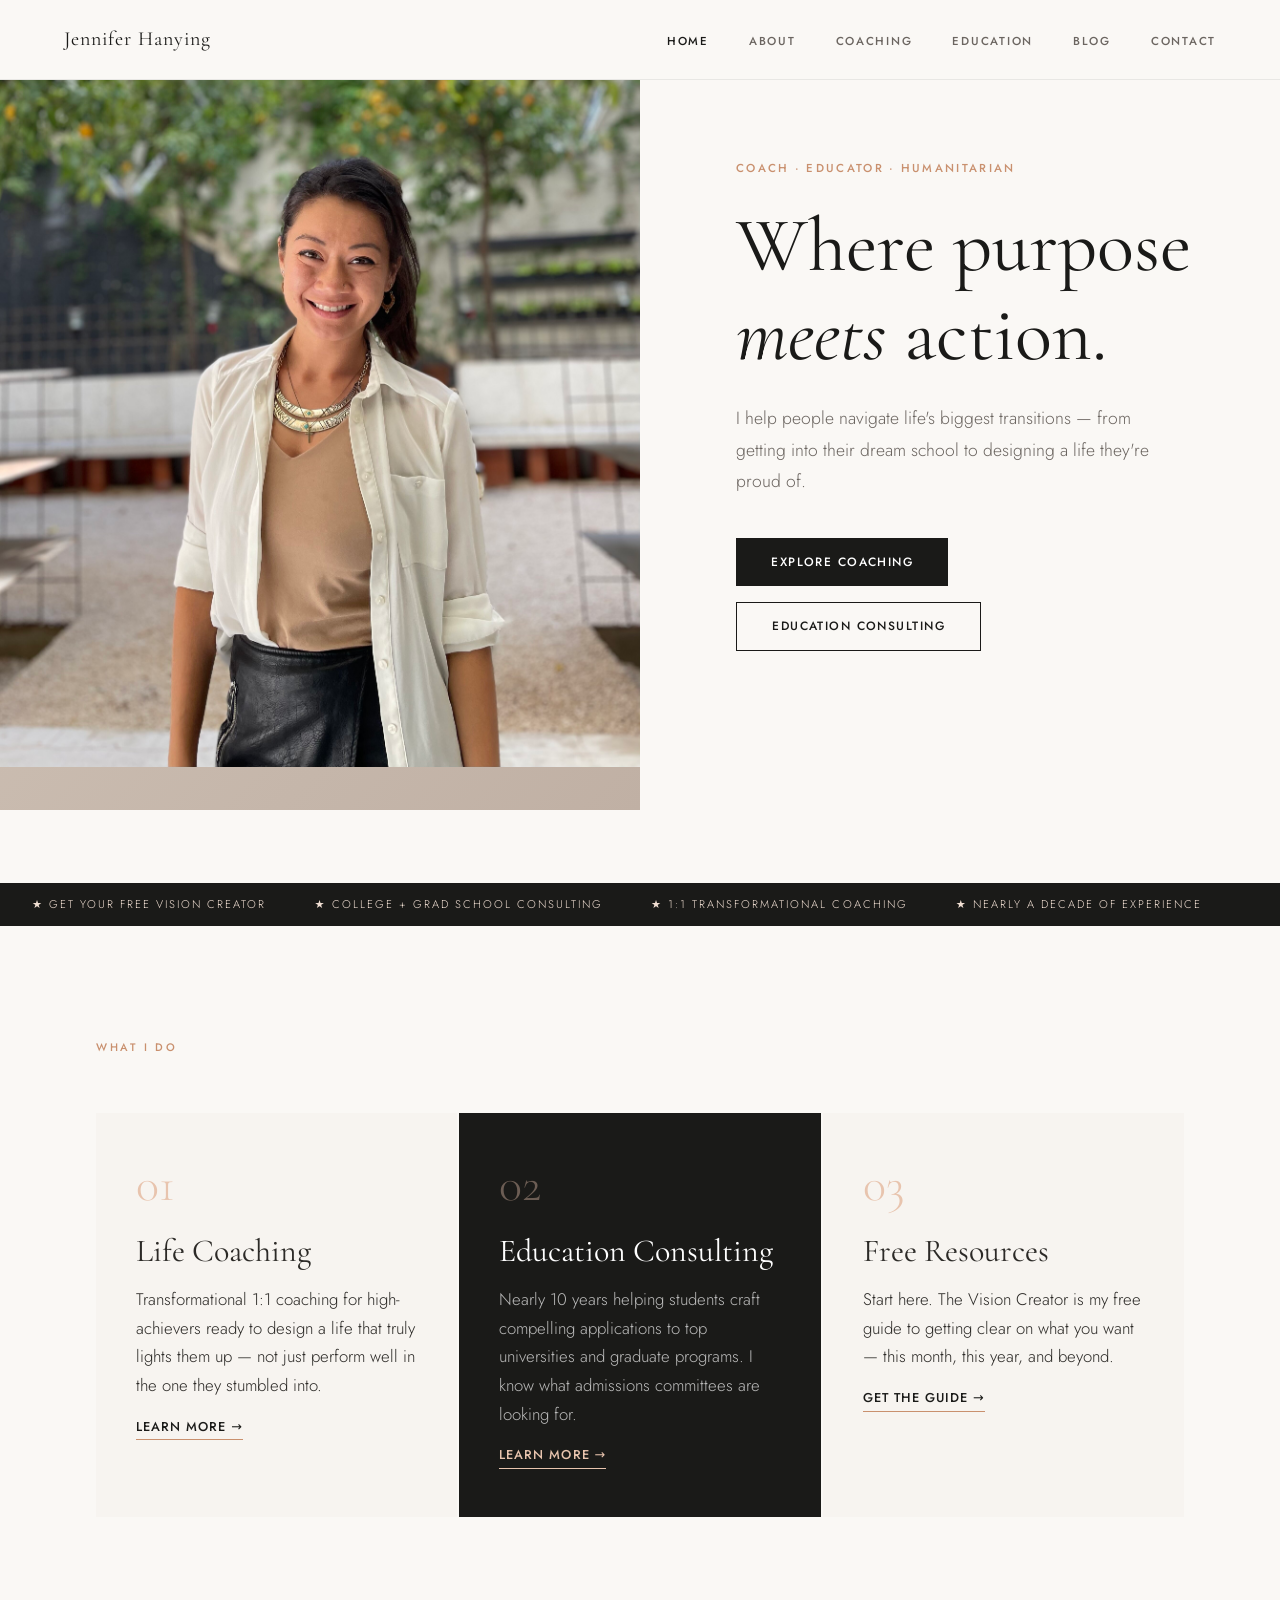
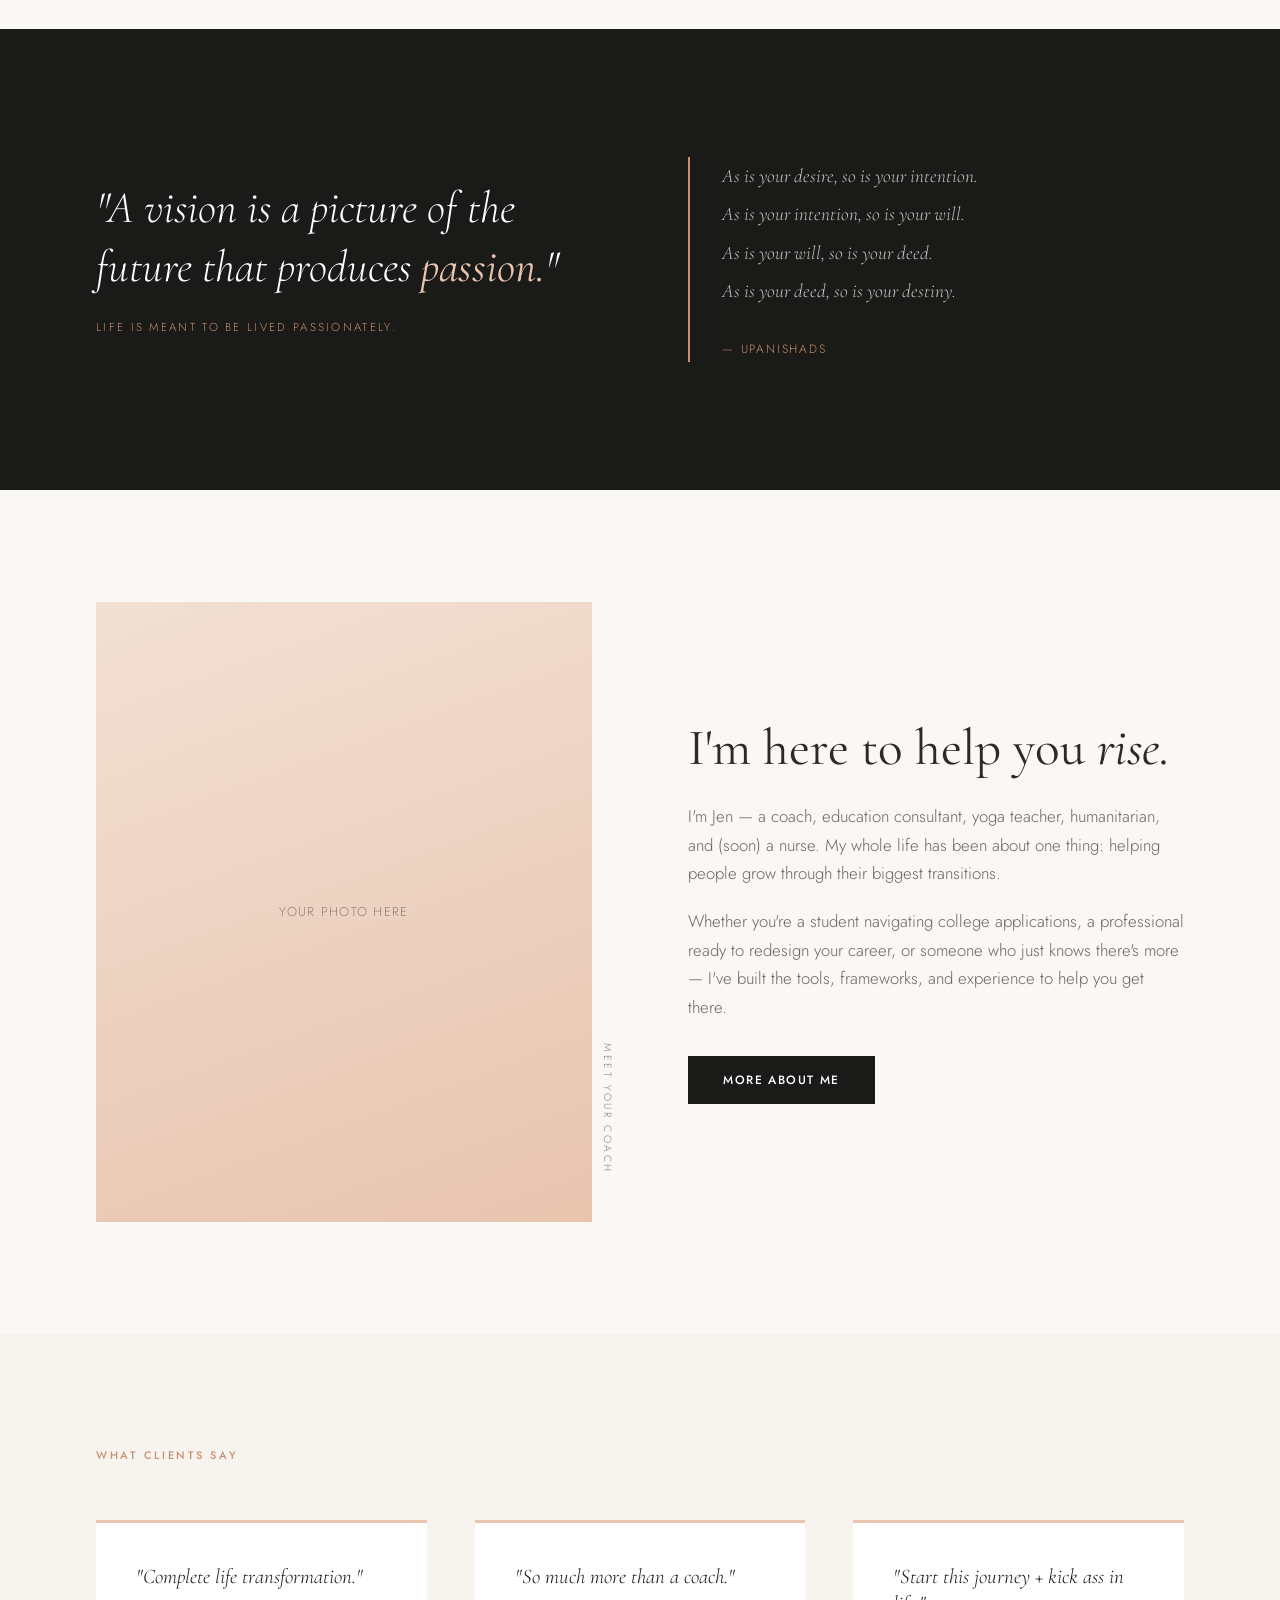
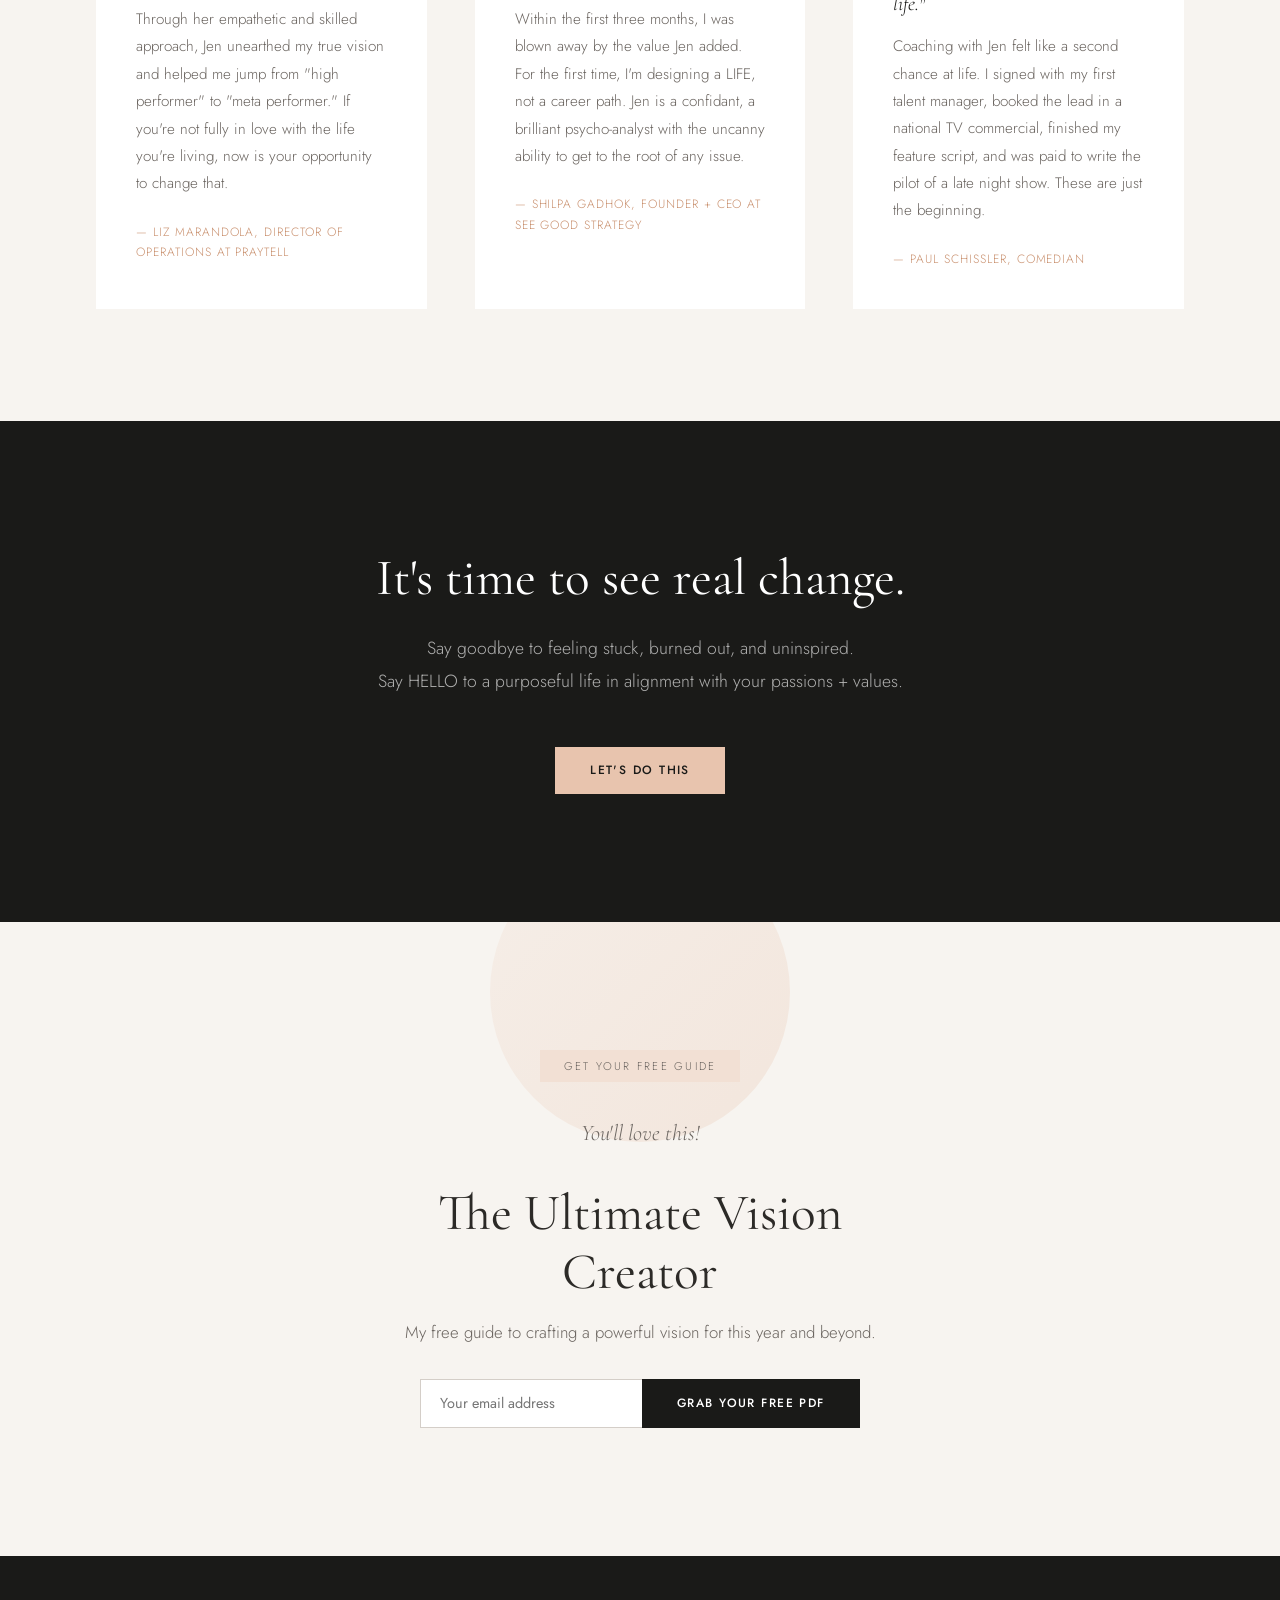
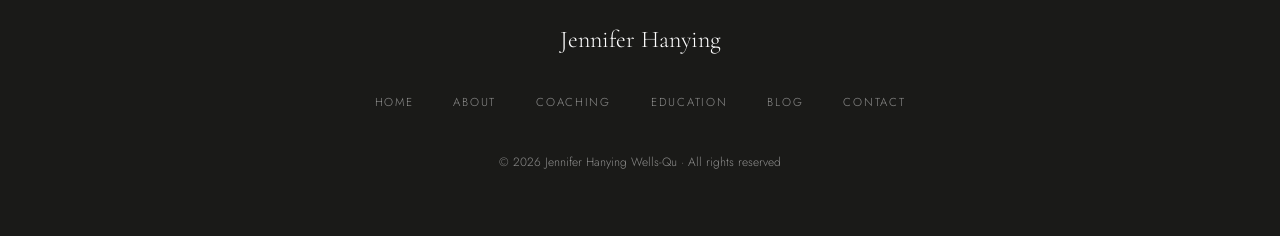
==== commit ac07acf7: "Update index.html" ====
--- a/index.html
+++ b/index.html
@@ -28,7 +28,7 @@
   <section class="hero">
     <div class="hero-image-block">
       <div class="hero-img-placeholder">
-        <span><img src="IMG_4529.JPG" alt="Your Name" class="profile-image"></span>
+        <span><img src="Img 6912 2678x3029.jpg" alt="Your Name" class="profile-image"></span>
       </div>
     </div>
     <div class="hero-content">
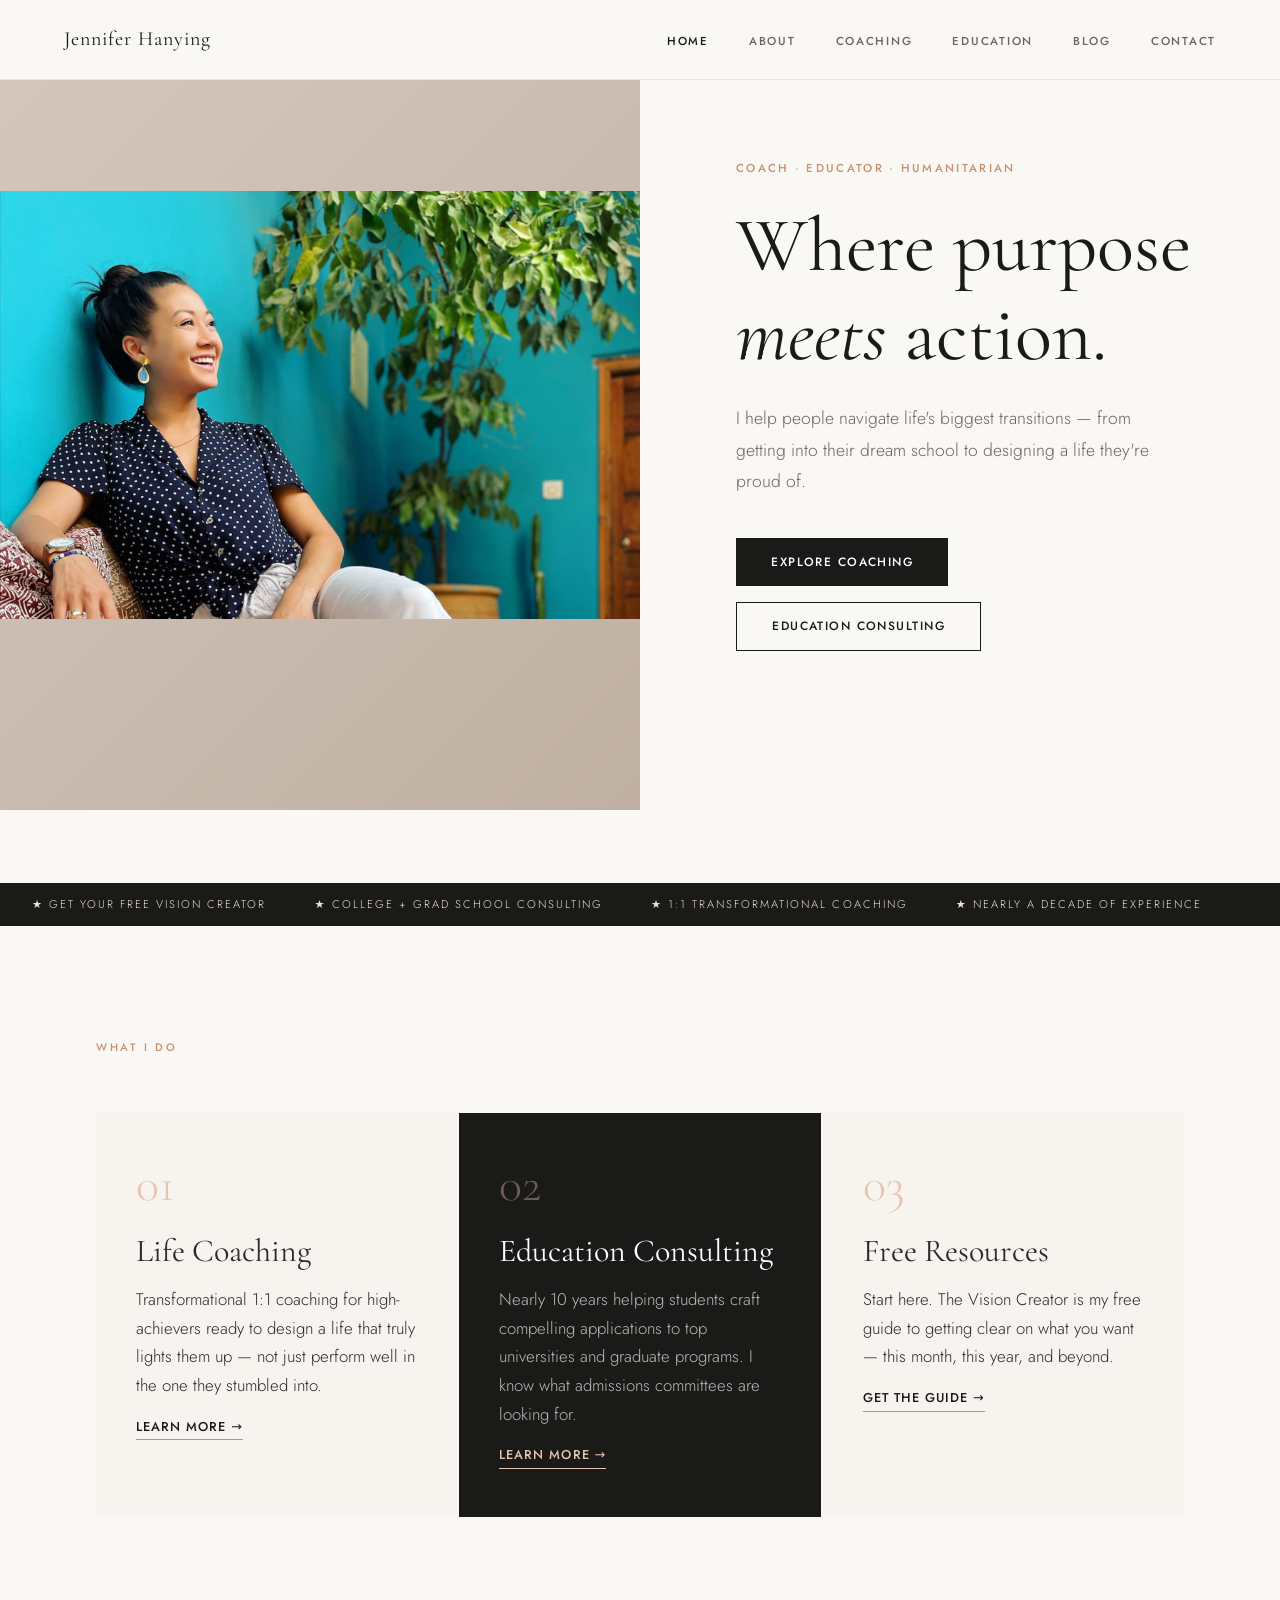
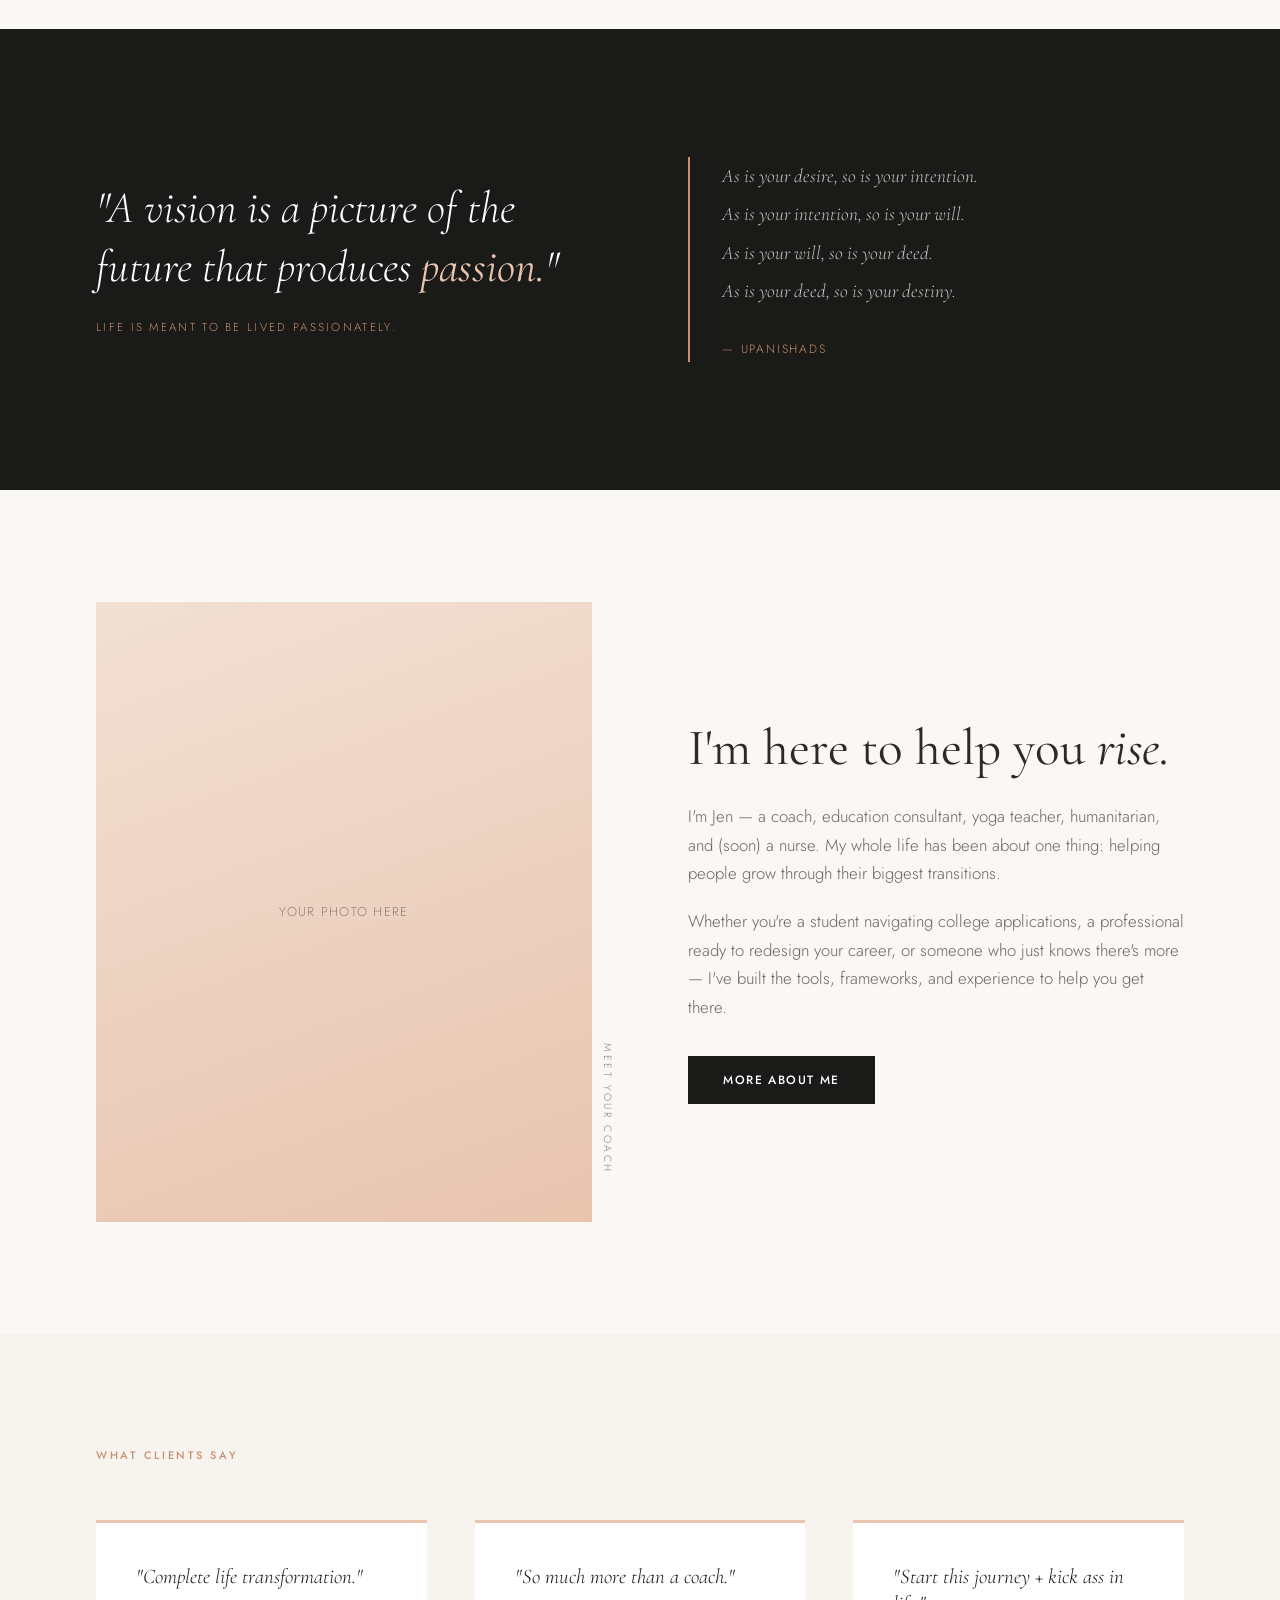
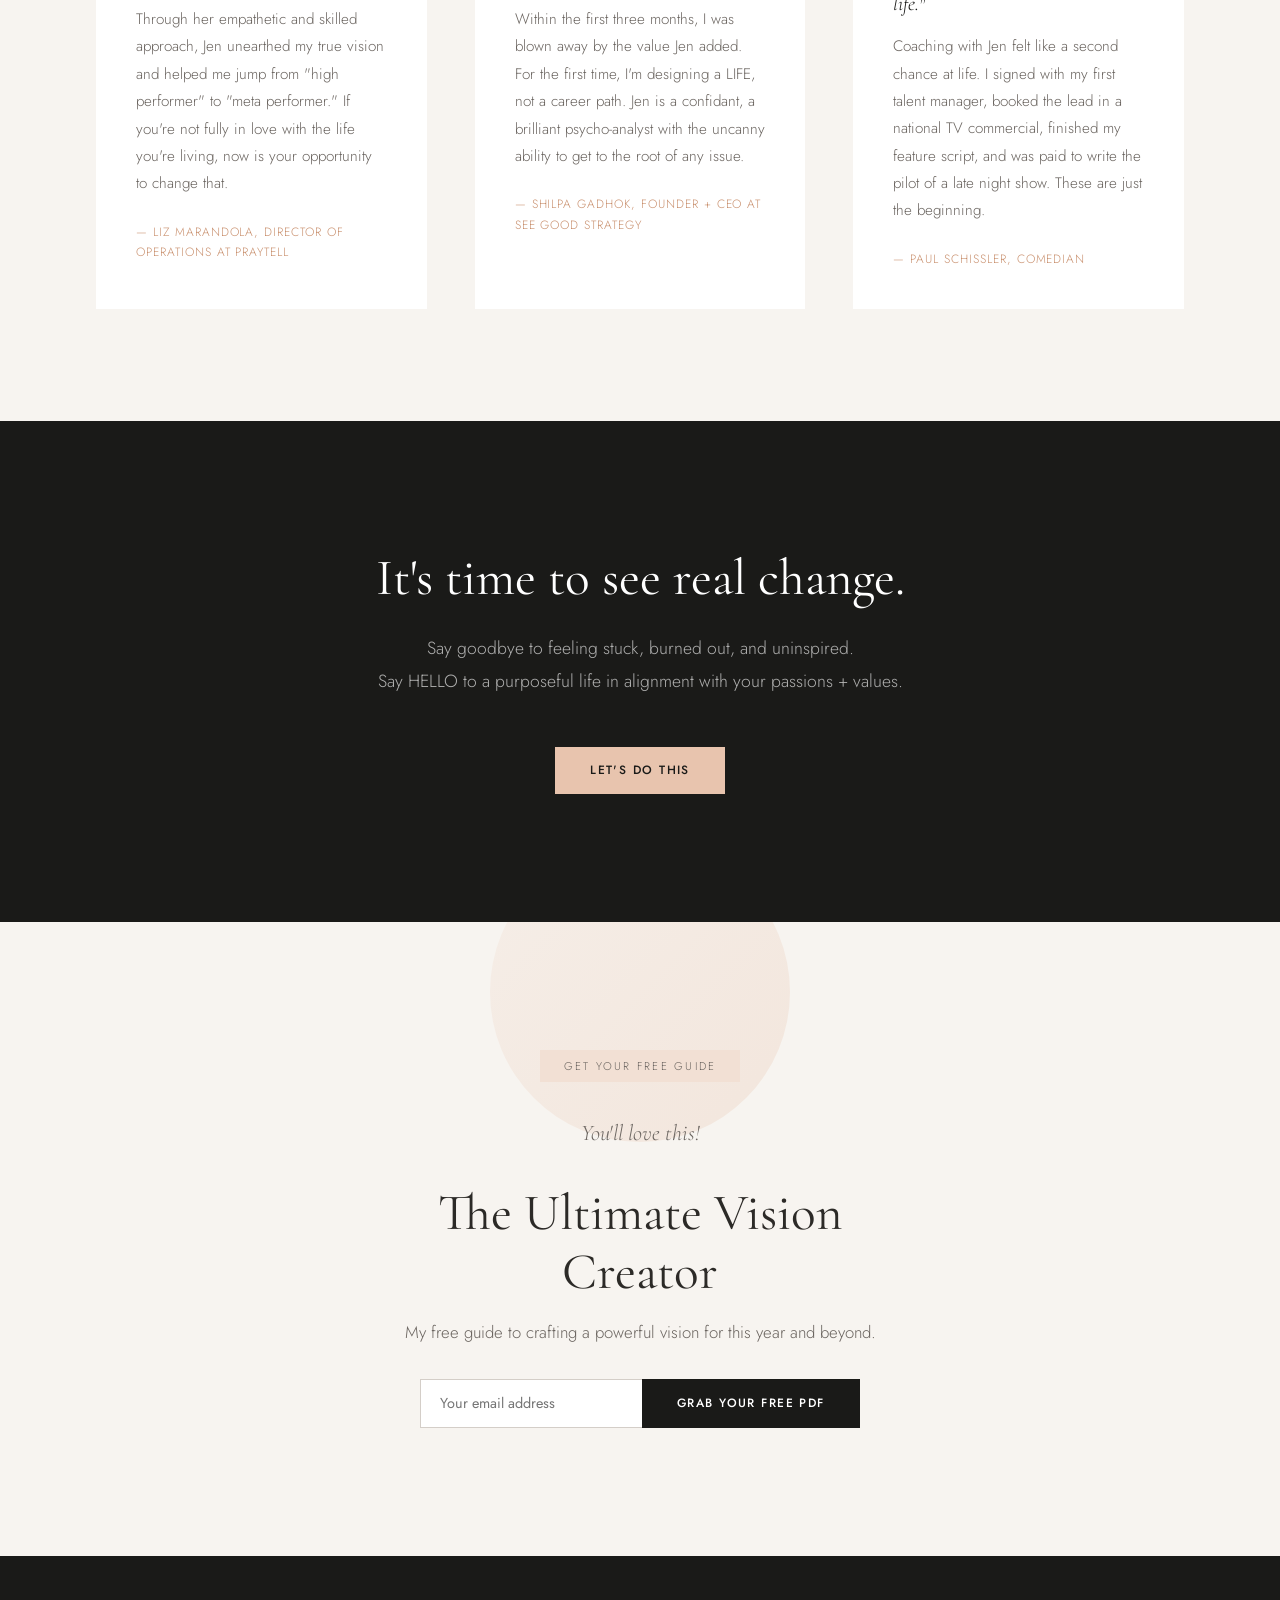
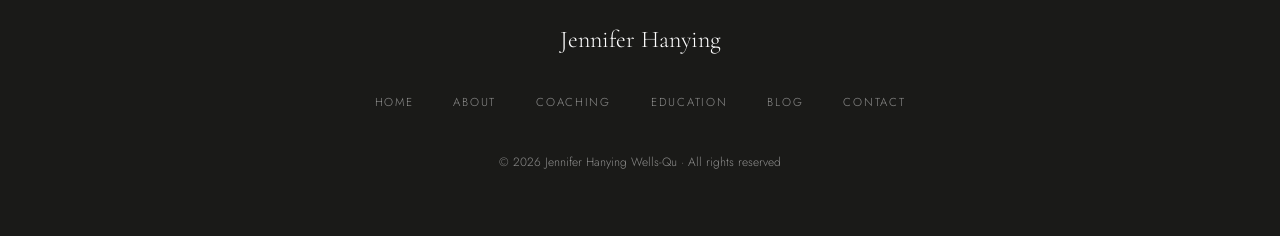
==== commit 7a70b211: "Update index.html" ====
--- a/index.html
+++ b/index.html
@@ -28,7 +28,7 @@
   <section class="hero">
     <div class="hero-image-block">
       <div class="hero-img-placeholder">
-        <span><img src="Img 6912 2678x3029.jpg" alt="Your Name" class="profile-image"></span>
+        <span><img src="IMG_4529.JPG" alt="Your Name" class="profile-image"></span>
       </div>
     </div>
     <div class="hero-content">
